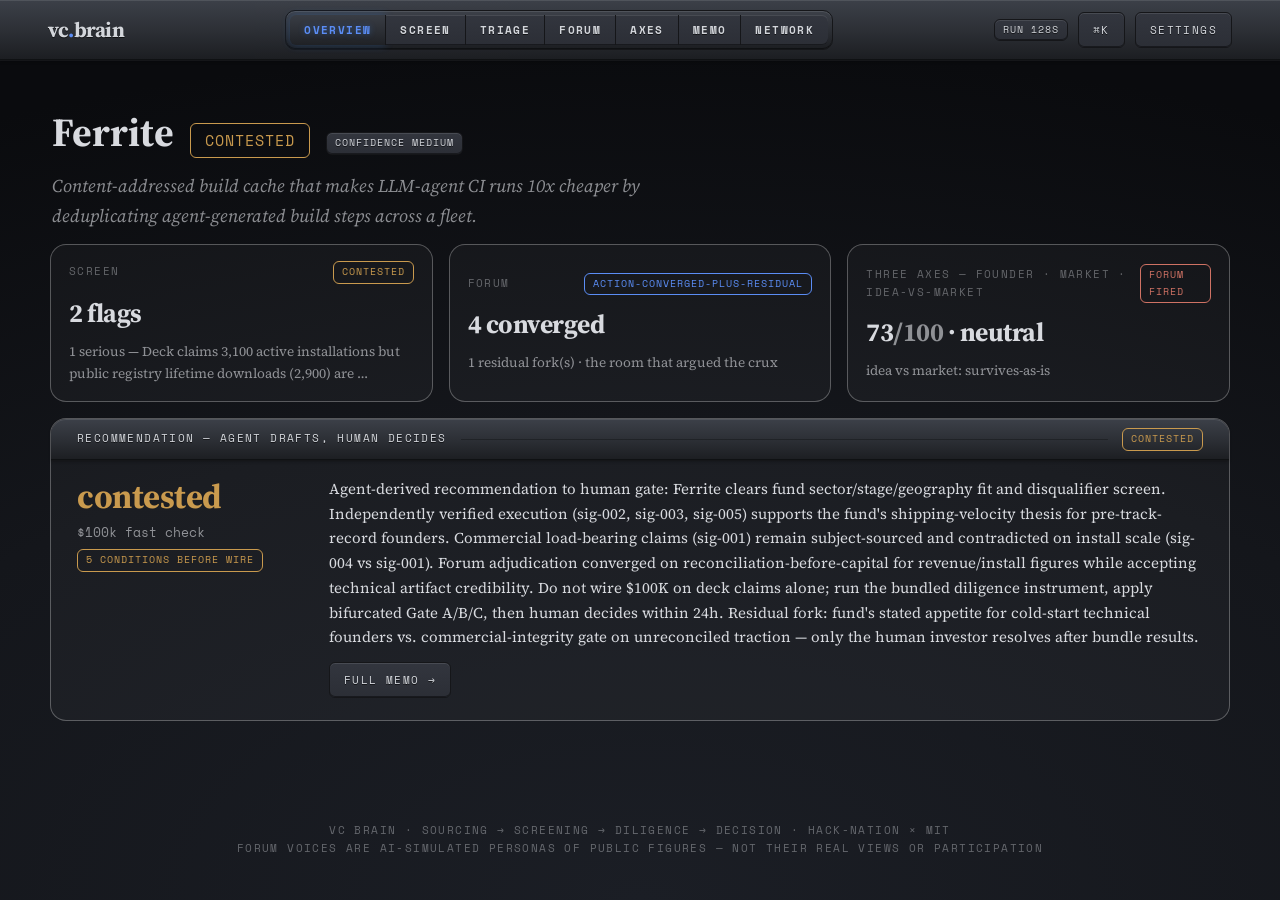
==== experience/index.html @ 517af6b6 "VC Brain — public hackathon submission Curated public export: intelligence pipeline (prompts, schema" ====
<!DOCTYPE html>
<html lang="en">
<head>
  <meta charset="utf-8">
  <title>vc.brain — run viewer</title>
  <meta name="viewport" content="width=device-width,initial-scale=1">
  <link rel="preconnect" href="https://fonts.googleapis.com">
  <link rel="preconnect" href="https://fonts.gstatic.com" crossorigin>
  <link href="https://fonts.googleapis.com/css2?family=Source+Serif+4:ital,opsz,wght@0,8..60,400;0,8..60,600;0,8..60,700;1,8..60,400&family=Space+Mono:wght@400;700&display=swap" rel="stylesheet">
  <link rel="stylesheet" href="skeleton.css">
  <link rel="stylesheet" href="app.css?v=2026-07-21-2">
  <link rel="stylesheet" href="skins/alu.css">
  <link rel="stylesheet" href="skins/glass.css">
  <script>
    // Skin/theme are LOCKED to dark aluminium (operator decision, bead
    // vc-brain-toe.5, 2026-07-21): no switching UI, no localStorage branching.
    // The classes are stamped unconditionally before first paint. Skins CSS
    // stays on disk (decisions ledger references it); glass-driver never mounts.
    document.documentElement.classList.add('skin-alu', 'theme-dark');
  </script>
</head>
<body>

<div class="band-flash" aria-hidden="true"></div>

<header class="topbar" data-skin="bar">
  <a class="brand" href="../" title="vc.brain — what this is">vc<span class="brand-dot">.</span>brain</a>

  <nav class="view-menu" role="tablist" aria-label="Views">
    <button class="sk-btn view-tab" role="tab" data-view="overview" data-skin="chip">overview</button>
    <button class="sk-btn view-tab" role="tab" data-view="screen"   data-skin="chip">screen</button>
    <button class="sk-btn view-tab" role="tab" data-view="triage"   data-skin="chip">triage</button>
    <button class="sk-btn view-tab" role="tab" data-view="forum"    data-skin="chip">forum</button>
    <button class="sk-btn view-tab" role="tab" data-view="axes"     data-skin="chip">axes</button>
    <button class="sk-btn view-tab" role="tab" data-view="memo"     data-skin="chip">memo</button>
    <button class="sk-btn view-tab" role="tab" data-view="network"  data-skin="chip">network</button>
  </nav>

  <div class="topbar-tools">
    <span id="latency-chip" class="sk-chip mono" hidden></span>
    <button id="terminal-btn" class="sk-btn" data-skin="btn"
            aria-label="Open terminal" title="⌘K">⌘K</button>
    <button id="settings-btn" class="sk-btn" data-skin="btn"
            aria-expanded="false" aria-controls="settings">settings</button>
  </div>
</header>

<aside id="settings" class="settings-drawer" hidden>
  <div class="drawer-head card-head">
    <span class="sk-label">settings</span><span class="rule"></span>
    <button id="settings-close" class="sk-btn" aria-label="Close settings">×</button>
  </div>
  <div class="drawer-body">
    <div class="drawer-row">
      <span class="sk-label">run</span>
      <div class="chip-row">
        <span id="run-chip" class="sk-chip mono"></span>
        <button id="replay-btn" class="sk-btn" hidden>replay run</button>
      </div>
    </div>
    <p id="settings-meta" class="sk-label"></p>
  </div>
</aside>

<main id="main">
  <section id="view-overview" class="view">
    <div id="hero"></div>
    <div id="overview-grid"></div>
    <div id="recommendation" class="run-card" hidden></div>
  </section>
  <section id="view-screen" class="view">
    <div id="screen" class="run-card" hidden></div>
  </section>
  <section id="view-triage" class="view">
    <div id="triage" class="run-card" hidden></div>
  </section>
  <section id="view-forum" class="view">
    <div id="forum" class="run-card" hidden></div>
  </section>
  <section id="view-axes" class="view">
    <div id="axes" class="run-card" hidden></div>
  </section>
  <section id="view-memo" class="view">
    <div id="memo" class="run-card" hidden></div>
  </section>
  <section id="view-network" class="view"></section>
  <section id="view-entity" class="view"></section>
  <p id="load-error" class="muted" hidden></p>
</main>

<footer class="site-footer sk-label">
  vc brain · sourcing → screening → diligence → decision · hack-nation × mit
  <br>forum voices are AI-simulated personas of public figures — not their real views or participation
</footer>

<script type="module" src="app.js?v=2026-07-21-2"></script>
</body>
</html>
---- experience/skeleton.css ----
/* ════════════════════════════════════════════════════════════════════════
   VC BRAIN — SKELETON LAYER
   The reveal-0 reference, per the author's private gallery shell contract: page wash +
   thin 1px outline per element + glyph ink. NO material lives here — no
   gradients, no bevels, no engraved shadows. Reactivity is BLUE ONLY
   (hover = blue glow, press/activation = blue glyph). Skins are separate
   layers (skins/*.css + optional driver) scoped under html.skin-* classes;
   with no skin class this file IS the shipped look, byte-identical.
   Source idiom: the author's private gallery system (skeleton layer).
   ═══════════════════════════════════════════════════════════════════════ */

:root {
  --page-bg: #e6e1d8;
  --page-wash: radial-gradient(125% 95% at 50% 0%, #ece9e3 0%, #d3cec5 58%, #bfbab0 100%);
  --ink: #1f1f1f;
  --ink-muted: rgba(31, 31, 31, 0.62);
  --ink-faint: rgba(31, 31, 31, 0.4);
  --line: rgba(0, 0, 0, 0.22);
  --line-soft: rgba(0, 0, 0, 0.11);
  --blue: #2f6df0;
  --blue-glow: rgba(58, 123, 213, 0.38);
  --ok: #3e7d52;
  --warn: #a8742a;
  --bad: #b04a3c;
  --card-bg: rgba(255, 255, 255, 0.28);

  --font-serif: 'Source Serif 4', serif;
  --font-mono: 'Space Mono', monospace;
  --line-height: 1.65;
  --header-spacing: -0.5px;

  /* subscript-button geometry, verbatim gallery tokens */
  --sub-font-size: 11px;
  --sub-letter-spacing: 1.4px;
  --sub-radius: 6px;
  --sub-pad-v: 9px;
  --sub-pad-h: 14px;

  --trans-fast: 0.3s ease;
  --sk-hover-glow: 0 0 8px var(--blue-glow);
  --sk-press-glow: 0 0 10px rgba(58, 123, 213, 0.5);
  --scroll: 0; /* page scroll progress 0..1, driven by app.js for skin motion */
  --col-width: 1180px; /* ONE central column token, all views (plan 23 §B2) */
}

html.theme-dark {
  --page-bg: #0d0e11;
  --page-wash: radial-gradient(125% 95% at 50% 100%, #1b1e25 0%, #14161b 56%, #0a0b0e 100%);
  --ink: #d8dadf;
  --ink-muted: rgba(216, 218, 223, 0.62);
  --ink-faint: rgba(216, 218, 223, 0.4);
  --line: rgba(255, 255, 255, 0.28);
  --line-soft: rgba(255, 255, 255, 0.1);
  --blue: #5b8df5;
  --ok: #5da878;
  --warn: #c99a4e;
  --bad: #cf7264;
  --card-bg: rgba(255, 255, 255, 0.03);
}

* { box-sizing: border-box; }

html, body {
  margin: 0;
  padding: 0;
  overflow-x: clip; /* viewport-bounded; wide content must wrap, never scroll */
}

body {
  background-color: var(--page-bg);
  color: var(--ink);
  font-family: var(--font-serif);
  font-size: 16px;
  line-height: var(--line-height);
  transition: background-color var(--trans-fast), color var(--trans-fast);
}

/* Fixed page wash as a pseudo-element — background-attachment:fixed triggers
   compositor repaint bugs in embedded Chrome panes, this doesn't. */
body::before {
  content: '';
  position: fixed;
  inset: 0;
  z-index: -2;
  background-image: var(--page-wash);
  transition: opacity var(--trans-fast);
}

h1, h2, h3, h4 {
  font-family: var(--font-serif);
  font-weight: 600;
  letter-spacing: var(--header-spacing);
  margin: 0;
}

/* ── skeleton primitives: shape + outline + blue reactivity, nothing else ── */

.sk-panel {
  background: var(--card-bg);
  border: 1px solid var(--line);
  border-radius: var(--sub-radius);
}

.sk-btn {
  font-family: var(--font-mono);
  font-size: var(--sub-font-size);
  letter-spacing: var(--sub-letter-spacing);
  text-transform: uppercase;
  color: var(--ink);
  background: transparent;
  border: 1px solid var(--line);
  border-radius: var(--sub-radius);
  padding: var(--sub-pad-v) var(--sub-pad-h);
  cursor: pointer;
  transition: box-shadow var(--trans-fast), color var(--trans-fast);
}
.sk-btn:hover,
.sk-btn:focus-visible {
  box-shadow: var(--sk-hover-glow);
  outline: none;
}
.sk-btn:active {
  box-shadow: var(--sk-press-glow);
  color: var(--blue);
}
.sk-btn[aria-pressed="true"],
.sk-btn[aria-selected="true"],
.sk-btn.active {
  color: var(--blue);
  border-color: var(--blue);
}

.sk-chip {
  display: inline-block;
  font-family: var(--font-mono);
  font-size: 10px;
  letter-spacing: 1px;
  text-transform: uppercase;
  border: 1px solid var(--line);
  border-radius: var(--sub-radius);
  padding: 2px 8px;
  color: var(--ink-muted);
  max-width: 100%;
  white-space: normal;
  overflow-wrap: anywhere;
  vertical-align: middle;
}
.sk-chip.ok    { color: var(--ok);   border-color: var(--ok); }
.sk-chip.warn  { color: var(--warn); border-color: var(--warn); }
.sk-chip.bad   { color: var(--bad);  border-color: var(--bad); }
.sk-chip.blue  { color: var(--blue); border-color: var(--blue); }

.sk-label {
  font-family: var(--font-mono);
  font-size: var(--sub-font-size);
  letter-spacing: var(--sub-letter-spacing);
  text-transform: uppercase;
  color: var(--ink-faint);
}

.mono { font-family: var(--font-mono); overflow-wrap: anywhere; }
.muted { color: var(--ink-muted); }
---- experience/app.css ----
/* Run-viewer app shell + content layout. STRUCTURE ONLY — material lives in
   skins/*.css scoped under html.skin-*; skeleton.css is the resting look.
   Overflow contract: viewport-bounded — long tokens wrap (overflow-wrap:
   anywhere), flex/grid children get min-width:0. */

body { padding: 0 clamp(16px, 4vw, 48px); }

/* ── topbar: brand · view menu · tools ──────────────────────────────────── */
.topbar {
  position: sticky;
  top: 0;
  z-index: 20;
  display: flex;
  align-items: center;
  justify-content: space-between;
  gap: 14px;
  flex-wrap: wrap;
  margin: 0 clamp(-48px, -4vw, -16px);
  padding: 10px clamp(16px, 4vw, 48px);
  border-bottom: 1px solid var(--line-soft);
  view-transition-name: topbar; /* frozen while views slide (gallery law) */
}
.brand {
  font-family: var(--font-serif);
  font-weight: 700;
  font-size: 21px;
  letter-spacing: var(--header-spacing);
  color: inherit;
  text-decoration: none;
}
.brand-dot { color: var(--blue); }
.topbar-tools { display: flex; align-items: center; gap: 10px; flex-wrap: wrap; justify-content: flex-end; }

/* ── view menu: kleos segmented bar — square hairline-seamed chips in a
   bezel; only outer corners round; active chip goes blue ───────────────── */
.view-menu {
  display: inline-flex;
  flex-wrap: wrap; /* kleos law: the bar wraps, the page never scrolls */
  justify-content: center;
  gap: 0;
  padding: 4px;
  border: 1px solid var(--line);
  border-radius: 10px;
  min-width: 0;
  max-width: 100%;
}
.view-tab {
  border: 0;
  border-left: 1px solid var(--line-soft);
  border-radius: 0;
  padding: 7px 14px;
  font-weight: 600;
}
.view-tab:first-of-type { border-left: 0; border-radius: 6px 0 0 6px; }
.view-tab:last-of-type { border-radius: 0 6px 6px 0; }
.view-tab[aria-selected="true"] {
  border-color: transparent;
  text-shadow: 0 0 6px rgba(58, 123, 213, 0.45);
  box-shadow: 0 0 8px rgba(58, 123, 213, 0.32);
}

/* ── view-state machine: body[data-view-state] swaps sections in place ──── */
.view { display: none; }
body[data-view-state="overview"] #view-overview,
body:not([data-view-state]) #view-overview { display: block; }
body[data-view-state="screen"] #view-screen { display: block; }
body[data-view-state="triage"] #view-triage { display: block; }
body[data-view-state="axes"] #view-axes { display: block; }
body[data-view-state="forum"] #view-forum { display: block; }
body[data-view-state="memo"] #view-memo { display: block; }
body[data-view-state="network"] #view-network { display: block; }
body[data-view-state="entity"] #view-entity { display: block; }

/* Directional slide between views (gallery nav.js / shell.css law) */
@keyframes vt-slide-out-left  { to   { opacity: 0; transform: translateX(-7%); filter: blur(6px); } }
@keyframes vt-slide-in-right  { from { opacity: 0; transform: translateX(7%);  filter: blur(6px); } }
@keyframes vt-slide-out-right { to   { opacity: 0; transform: translateX(7%);  filter: blur(6px); } }
@keyframes vt-slide-in-left   { from { opacity: 0; transform: translateX(-7%); filter: blur(6px); } }
@media (prefers-reduced-motion: no-preference) {
  ::view-transition-old(root), ::view-transition-new(root),
  ::view-transition-group(topbar) {
    animation-duration: 460ms;
    animation-timing-function: cubic-bezier(0.32, 0.72, 0, 1);
  }
  html[data-vt-dir="forward"]::view-transition-old(root) { animation-name: vt-slide-out-left; }
  html[data-vt-dir="forward"]::view-transition-new(root) { animation-name: vt-slide-in-right; }
  html[data-vt-dir="back"]::view-transition-old(root) { animation-name: vt-slide-out-right; }
  html[data-vt-dir="back"]::view-transition-new(root) { animation-name: vt-slide-in-left; }
}

/* ── settings drawer ────────────────────────────────────────────────────── */
.settings-drawer {
  position: fixed;
  top: 64px;
  right: clamp(16px, 4vw, 48px);
  z-index: 30;
  width: min(340px, calc(100vw - 32px));
  border: 1px solid var(--line);
  border-radius: var(--sub-radius);
  background: var(--page-bg);
}
.drawer-head { margin-bottom: 0; }
.drawer-body { padding: 16px 18px; display: flex; flex-direction: column; gap: 14px; }
.drawer-row { display: flex; align-items: center; gap: 12px; flex-wrap: wrap; }
.drawer-row .sk-label { flex: 0 0 64px; }
.chip-row { display: flex; gap: 6px; flex-wrap: wrap; min-width: 0; }
#settings-meta { margin: 0; }
#settings-close { padding: 2px 9px; font-size: 13px; }

/* ── main ───────────────────────────────────────────────────────────────── */
#main {
  max-width: var(--col-width);
  margin: 0 auto;
  padding: 24px 0 60px;
}
.view { min-height: 60vh; }

.run-card {
  position: relative; /* anchors skin ::before/::after rim + specular */
  --card-pad-v: 22px;
  --card-pad-h: 26px;
  border: 1px solid var(--line);
  border-radius: 16px; /* fc145 slab radius; skins may tighten */
  background: var(--card-bg);
  padding: var(--card-pad-v) var(--card-pad-h);
  margin-bottom: 22px;
  transition: opacity 0.55s ease, transform 0.55s ease;
}
.run-card.veiled, .over-card.veiled {
  opacity: 0.08;
  transform: translateY(6px);
  pointer-events: none;
}

/* Card header: structural strip; skins dress it */
.card-head {
  display: flex;
  align-items: baseline;
  gap: 14px;
  margin: calc(-1 * var(--card-pad-v, 22px)) calc(-1 * var(--card-pad-h, 26px)) 16px;
  padding: 9px var(--card-pad-h, 26px);
  border-bottom: 1px solid var(--line-soft);
  border-radius: 15px 15px 0 0;
}
.card-head .sk-label {
  flex: 0 1 auto;
  min-width: 0;
  overflow-wrap: anywhere;
}
.card-head .rule { flex: 1; min-width: 20px; border-top: 1px solid var(--line-soft); align-self: center; }

/* ── hero + overview ────────────────────────────────────────────────────── */
#hero { padding: 14px 2px; }
.hero-row { display: flex; align-items: baseline; gap: 16px; flex-wrap: wrap; }
.hero-name { font-size: 40px; font-weight: 700; overflow-wrap: anywhere; }
.hero-verdict { font-size: 15px; padding: 4px 14px; }
.hero-oneliner { margin: 6px 0 0; font-size: 18px; color: var(--ink-muted); font-style: italic; max-width: 72ch; }
.hero-decision { margin-top: 10px; display: flex; gap: 10px; flex-wrap: wrap; align-items: center; }

#overview-grid {
  display: grid;
  grid-template-columns: repeat(auto-fit, minmax(230px, 1fr));
  gap: 16px;
}
.over-card {
  position: relative; /* anchors skin ::before/::after rim + specular */
  border: 1px solid var(--line);
  border-radius: 16px;
  background: var(--card-bg);
  padding: 16px 18px;
  cursor: pointer;
  text-align: left;
  font: inherit;
  color: inherit;
  min-width: 0;
  transition: box-shadow var(--trans-fast), opacity 0.55s ease, transform 0.55s ease;
}
.over-card:hover, .over-card:focus-visible { box-shadow: var(--sk-hover-glow); outline: none; }
.over-card .ov-head { display: flex; justify-content: space-between; align-items: baseline; gap: 8px; margin-bottom: 8px; }
.over-card .ov-big { font-size: 26px; font-weight: 700; letter-spacing: var(--header-spacing); overflow-wrap: anywhere; }
.over-card p { margin: 6px 0 0; font-size: 13.5px; color: var(--ink-muted); }
.over-card .axis-chips { margin-top: 8px; }

/* ── recommendation: the summarised decision below the overview metrics ── */
#recommendation { margin-top: 16px; }
.rec-row { display: grid; grid-template-columns: minmax(170px, 230px) 1fr; gap: 22px; }
@media (max-width: 900px) { .rec-row { grid-template-columns: 1fr; gap: 12px; } }
.rec-row > * { min-width: 0; }
.rec-call { display: flex; flex-direction: column; align-items: flex-start; gap: 6px; }
.rec-word {
  font-size: 34px;
  font-weight: 700;
  letter-spacing: var(--header-spacing);
  line-height: 1.15;
  overflow-wrap: anywhere;
}
.rec-word.ok { color: var(--ok); }
.rec-word.warn { color: var(--warn); }
.rec-word.bad { color: var(--bad); }
.rec-check { font-size: 13px; }
.rec-body p { margin: 0; font-size: 15px; }
.rec-foot { display: flex; gap: 10px; align-items: center; flex-wrap: wrap; margin-top: 12px; }

/* ── screen ─────────────────────────────────────────────────────────────── */
.flag-list { list-style: none; margin: 10px 0 0; padding: 0; display: flex; flex-direction: column; gap: 10px; }
.flag-list li { border: 1px solid var(--line-soft); border-radius: var(--sub-radius); padding: 10px 14px; display: flex; gap: 12px; align-items: baseline; }
.flag-list .sk-chip { flex: 0 0 auto; }
.flag-list li > span:last-child { min-width: 0; }

/* ── axes ───────────────────────────────────────────────────────────────── */
.axes-grid { display: grid; grid-template-columns: repeat(3, 1fr); gap: 16px; }
@media (max-width: 900px) { .axes-grid { grid-template-columns: 1fr; } }
.axes-grid > * { min-width: 0; }
.axis {
  border: 1px solid var(--line-soft);
  border-radius: var(--sub-radius);
  padding: 16px 18px;
  display: flex;
  flex-direction: column;
  gap: 10px;
}
.axis-head { display: flex; align-items: baseline; justify-content: space-between; gap: 8px; flex-wrap: wrap; }
.axis-value { font-size: 34px; font-weight: 700; letter-spacing: var(--header-spacing); }
.axis-value .of { font-size: 14px; font-weight: 400; color: var(--ink-faint); }
.axis-word { font-size: 24px; overflow-wrap: anywhere; }
.axis-chips { display: flex; gap: 6px; flex-wrap: wrap; }
.axis-notes { font-size: 13.5px; color: var(--ink-muted); margin: 0; }

.band-track {
  position: relative;
  height: 10px;
  border: 1px solid var(--line);
  border-radius: 5px;
}
.band-range { position: absolute; top: 1px; bottom: 1px; background: var(--blue-glow); border-radius: 3px; }
.band-marker { position: absolute; top: -4px; bottom: -4px; width: 2px; background: var(--blue); box-shadow: var(--sk-hover-glow); }
.band-scale { display: flex; justify-content: space-between; font-family: var(--font-mono); font-size: 9px; color: var(--ink-faint); }
.disagreement { border-top: 1px solid var(--line-soft); margin-top: 16px; padding-top: 14px; }
.poles { display: grid; grid-template-columns: 1fr 1fr; gap: 14px; margin-top: 10px; }
@media (max-width: 900px) { .poles { grid-template-columns: 1fr; } }
.poles > * { min-width: 0; }
.pole { border: 1px solid var(--line-soft); border-radius: var(--sub-radius); padding: 12px 14px; font-size: 14px; }
.routed { columns: 2; column-gap: 28px; font-size: 14px; margin: 8px 0 0; padding-left: 18px; }
@media (max-width: 900px) { .routed { columns: 1; } }

/* ── forum ──────────────────────────────────────────────────────────────── */
.tab-row { display: flex; gap: 8px; flex-wrap: wrap; margin-bottom: 16px; }
.turn { display: flex; gap: 14px; padding: 12px 0; border-top: 1px solid var(--line-soft); }
.turn-side { flex: 0 0 96px; display: flex; flex-direction: column; gap: 4px; align-items: flex-start; }
.turn > div:last-child { min-width: 0; }
.turn-n { font-family: var(--font-mono); font-size: 10px; color: var(--ink-faint); }
.turn-claim { margin: 0; font-size: 15px; }
.turn-meta { margin-top: 6px; display: flex; gap: 6px; flex-wrap: wrap; }
.speaker-bull { color: var(--blue); border-color: var(--blue); }
.speaker-bear { color: var(--bad); border-color: var(--bad); }
.speaker-moderator { color: var(--ink-muted); }
.adj-list { list-style: none; padding: 0; margin: 8px 0 0; display: flex; flex-direction: column; gap: 8px; }
.adj-list li { display: flex; gap: 12px; align-items: baseline; border: 1px solid var(--line-soft); border-radius: var(--sub-radius); padding: 10px 14px; font-size: 14.5px; flex-wrap: wrap; }
.adj-list li > span:last-child { min-width: 0; }

/* Forum hierarchy (bead vc-brain-toe.7): adjudication leads; interviews and
   the debate transcript collapse into native details/summary sections. */
.forum-adj { margin-top: 4px; }
.forum-collapse { border-top: 1px solid var(--line-soft); margin-top: 14px; padding-top: 12px; }
.forum-collapse > summary {
  cursor: pointer;
  list-style: none;
  display: flex;
  align-items: center;
  gap: 8px;
}
.forum-collapse > summary::-webkit-details-marker { display: none; }
.forum-collapse > summary::before {
  content: '▸';
  color: var(--ink-faint);
  font-size: 11px;
}
.forum-collapse[open] > summary::before { content: '▾'; }
.forum-collapse > summary:hover { color: var(--blue); }
.forum-collapse-body { margin-top: 12px; }

/* ── memo ───────────────────────────────────────────────────────────────── */
.memo-body h3 { font-size: 15px; margin: 22px 0 6px; }
.memo-body h3 .sk-label { margin-right: 8px; }
.memo-section p { margin: 8px 0; font-size: 15px; }
.claims-grid { display: grid; grid-template-columns: 1fr 1fr; gap: 12px; margin-top: 10px; }
@media (max-width: 900px) { .claims-grid { grid-template-columns: 1fr; } }
.claims-grid > * { min-width: 0; }
.claim-card { border: 1px solid var(--line-soft); border-radius: var(--sub-radius); padding: 12px 14px; font-size: 14px; transition: box-shadow 0.4s ease; }
.claim-card.flash { box-shadow: var(--sk-press-glow); border-color: var(--blue); }
.claim-head { display: flex; gap: 6px; flex-wrap: wrap; margin-bottom: 6px; }
.claim-quote { margin: 8px 0 0; padding: 6px 10px; border-left: 2px solid var(--line); font-family: var(--font-mono); font-size: 11.5px; color: var(--ink-muted); overflow-wrap: break-word; }
.gap-list, .dil-list { list-style: none; padding: 0; margin: 8px 0 0; display: flex; flex-direction: column; gap: 6px; font-size: 14px; }
.gap-list li, .dil-list li { display: flex; gap: 10px; align-items: baseline; }
.gap-list li > span:last-child, .dil-list li > span:last-child { min-width: 0; }
.decision-box {
  --card-pad-v: 16px;
  --card-pad-h: 18px;
  border: 1px solid var(--line);
  border-radius: var(--sub-radius);
  padding: var(--card-pad-v) var(--card-pad-h);
  margin-top: 18px;
}
.decision-box .amount { font-size: 26px; font-weight: 700; }

/* inline refs & tags produced by md.js — wrap, never overflow */
.ref {
  font-family: var(--font-mono);
  font-size: 10px;
  letter-spacing: 0.5px;
  border: 1px solid var(--line);
  border-radius: 4px;
  padding: 0 5px;
  color: var(--ink-muted);
  cursor: pointer;
  max-width: 100%;
  white-space: normal;
  overflow-wrap: anywhere;
  transition: box-shadow var(--trans-fast), color var(--trans-fast);
}
.ref:hover { box-shadow: var(--sk-hover-glow); color: var(--blue); }
.ref.conf-high { color: var(--ok); border-color: var(--ok); cursor: default; }
.ref.conf-medium { color: var(--warn); border-color: var(--warn); cursor: default; }
.ref.conf-low { color: var(--bad); border-color: var(--bad); cursor: default; }
.ref.plain { cursor: default; }

code.mono { overflow-wrap: anywhere; }

.site-footer { text-align: center; padding: 18px 0 26px; }

#load-error { font-family: var(--font-mono); font-size: 13px; }

/* ── terminal palette: ⌘K overlay — input · ranked rows · key legend ────── */
#palette {
  position: fixed;
  inset: 0;
  z-index: 40;
  background: rgba(0, 0, 0, 0.18);
  display: flex;
  justify-content: center;
  align-items: flex-start;
  padding: 14vh 16px 0;
}
#palette[hidden] { display: none; } /* display:flex above would defeat [hidden] */
.sk-chip[hidden] { display: none; } /* skeleton's inline-block would defeat [hidden] (#latency-chip) */
.palette-box {
  width: min(680px, 100%);
  max-height: 64vh;
  display: flex;
  flex-direction: column;
  overflow: hidden;
  background: var(--page-bg);
}
.palette-input-row {
  display: flex;
  gap: 10px;
  align-items: center;
  padding: 12px 16px;
  border-bottom: 1px solid var(--line-soft);
}
#palette-input {
  flex: 1;
  min-width: 0;
  background: transparent;
  border: 0;
  outline: none;
  color: var(--ink);
  font-family: var(--font-mono);
  font-size: 15px;
  letter-spacing: 0.5px;
}
#palette-results { overflow-y: auto; }
.palette-row {
  display: flex;
  gap: 10px;
  align-items: baseline;
  padding: 9px 16px;
  border-top: 1px solid var(--line-soft);
  cursor: pointer;
}
.palette-row:first-child { border-top: 0; }
.palette-row.sel { box-shadow: inset 2px 0 0 var(--blue); background: var(--card-bg); }
.palette-row .sk-chip { flex: 0 0 auto; }
.palette-name { font-weight: 600; overflow-wrap: anywhere; }
.palette-sub {
  flex: 1;
  min-width: 0;
  color: var(--ink-muted);
  font-size: 12.5px;
  white-space: nowrap;
  overflow: hidden;
  text-overflow: ellipsis;
}
.palette-fn { color: var(--blue); font-size: 11px; letter-spacing: 1px; flex: 0 0 auto; }
.palette-foot { padding: 8px 16px; border-top: 1px solid var(--line-soft); }
.palette-empty { padding: 14px 16px; }

/* agent transcript (dual-register fall-through, vc-brain-gg8) */
#agent-panel {
  border-top: 1px solid var(--line-soft);
  overflow-y: auto;
  max-height: 34vh;
  padding: 4px 0;
}
#agent-panel[hidden] { display: none; }
.agent-turn {
  display: flex;
  gap: 10px;
  align-items: baseline;
  padding: 6px 16px;
  font-size: 13.5px;
  line-height: 1.55;
}
.agent-turn .sk-label { flex: 0 0 44px; }
.agent-you span:last-child { color: var(--ink-muted); }
.agent-status span:last-child { color: var(--ink-muted); font-style: italic; }
.agent-clarify span:last-child { color: var(--blue); }
.agent-error span:last-child { color: var(--ink-muted); }
.agent-cmd .sk-chip { cursor: pointer; }

/* ── entity pages: person / forum / signal / doc ────────────────────────── */
.entity-head { padding: 14px 2px; }
button.sk-chip { cursor: pointer; background: transparent; font-family: var(--font-mono); }
button.sk-chip:hover, button.sk-chip:focus-visible { box-shadow: var(--sk-hover-glow); outline: none; }
.roster-grid {
  display: grid;
  grid-template-columns: repeat(auto-fit, minmax(220px, 1fr));
  gap: 14px;
}
.roster-name { font-size: 20px; font-weight: 700; letter-spacing: var(--header-spacing); overflow-wrap: anywhere; }

/* ── network: hand-rolled force graph — structure + skeleton ink only ───── */
.net-legend { display: flex; gap: 8px; flex-wrap: wrap; align-items: center; margin-bottom: 10px; }
#net-signals { padding: 2px 9px; font-size: 10px; }
#net-svg {
  width: 100%;
  height: min(70vh, 720px);
  display: block;
  touch-action: pan-y; /* background touch still scrolls the page vertically */
  cursor: grab;
  border: 1px solid var(--line-soft);
  border-radius: var(--sub-radius);
  /* bead vc-brain-t04: a node drag must not start a text selection (blue
     flash on the SVG labels / page). The surface is non-selectable. */
  user-select: none;
  -webkit-user-select: none;
}
#net-svg text { user-select: none; -webkit-user-select: none; }
.net-node { touch-action: none; } /* node drags stay with the pointer handler */
#net-svg:active { cursor: grabbing; }
.net-edge { stroke: var(--line); stroke-width: 1; }
.net-e-attends { stroke-width: 1.4; }
.net-e-suggested { stroke-dasharray: 4 4; }
.net-e-cites { stroke: var(--line-soft); }
.net-node circle {
  fill: var(--card-bg);
  stroke: var(--ink-muted);
  stroke-width: 1.2;
  cursor: pointer;
  transition: filter var(--trans-fast);
}
.net-forum circle { stroke: var(--ok); }
.net-person circle { stroke: var(--blue); }
.net-suggested circle { stroke: var(--warn); stroke-dasharray: 3 2; }
.net-signal circle { stroke: var(--ink-faint); }
.net-node text {
  font-family: var(--font-mono);
  font-size: 10px;
  letter-spacing: 0.5px;
  fill: var(--ink-muted);
  text-anchor: middle;
  pointer-events: none;
}
.net-node:hover circle { stroke: var(--blue); filter: drop-shadow(0 0 6px var(--blue-glow)); }
.net-node.focus circle { stroke: var(--blue); stroke-width: 2; filter: drop-shadow(0 0 8px var(--blue-glow)); }
---- experience/skins/alu.css ----
/* ════════════════════════════════════════════════════════════════════════
   SKIN: ALUMINIUM (flat-CSS path) — scoped under html.skin-alu, inert
   otherwise. The gallery machining law: ONE base colour per material +
   per-theme params derive every gradient stop via hsl(from …).
   Buttons idle ±1.5 L, hover +5.5/+2.5, active −3.5/−6.5; plates are
   3-stop domes ±relief; border = base − border-darken; inset highlight
   above / depth below. Values verbatim from the author's private gallery shell.
   ═══════════════════════════════════════════════════════════════════════ */

html.skin-alu {
  --mat-relief: 12;
  --mat-highlight: 0.85;
  --mat-depth: 0.28;
  --mat-border-darken: 24;
  --plate-base: #c8c8c8;
  --btn-metal-base: #d0d0ce;
  --engrave-ink: #1f1f1f;
  --engrave-shadow: 0 1px 0 rgba(255, 255, 255, 0.55);
}
html.skin-alu.theme-dark {
  --mat-relief: 7;
  --mat-highlight: 0.1;
  --mat-depth: 0.45;
  --mat-border-darken: 10;
  --plate-base: #2c2f35;
  --btn-metal-base: #2f323a;
  --engrave-ink: #d3d6db;
  --engrave-shadow: 0 1px 0 rgba(0, 0, 0, 0.6);
}
html.skin-alu {
  --plate-top: hsl(from var(--plate-base) h s calc(l + var(--mat-relief)));
  --plate-mid: var(--plate-base);
  --plate-bot: hsl(from var(--plate-base) h s calc(l - var(--mat-relief)));
  --plate-border: hsl(from var(--plate-base) h s calc(l - var(--mat-border-darken)));
  --plate-inset:
    inset 0 1px 0 rgba(255, 255, 255, var(--mat-highlight)),
    inset 0 -1px 0 rgba(0, 0, 0, var(--mat-depth));
  --btn-top: hsl(from var(--btn-metal-base) h s calc(l + 1.5));
  --btn-bot: hsl(from var(--btn-metal-base) h s calc(l - 1.5));
  --btn-top-hover: hsl(from var(--btn-metal-base) h s calc(l + 5.5));
  --btn-bot-hover: hsl(from var(--btn-metal-base) h s calc(l + 2.5));
  --btn-top-active: hsl(from var(--btn-metal-base) h s calc(l - 3.5));
  --btn-bot-active: hsl(from var(--btn-metal-base) h s calc(l - 6.5));
  --groove-top: hsl(from var(--plate-base) h s calc(l - 10));
  --groove-bot: hsl(from var(--plate-base) h s calc(l + 5));
}

/* Plates: topbar, card headers, settings drawer head */
html.skin-alu .topbar,
html.skin-alu .card-head,
html.skin-alu .drawer-head {
  background: linear-gradient(180deg, var(--plate-top) 0%, var(--plate-mid) 52%, var(--plate-bot) 100%);
  border-color: var(--plate-border);
  box-shadow: var(--plate-inset), 0 1px 3px rgba(0, 0, 0, calc(var(--mat-depth) * 0.5));
}
html.skin-alu .brand,
html.skin-alu .card-head .sk-label,
html.skin-alu .drawer-head .sk-label {
  color: var(--engrave-ink);
  text-shadow: var(--engrave-shadow);
}
html.skin-alu .brand-dot { text-shadow: none; }
html.skin-alu .card-head .rule { border-color: var(--plate-border); opacity: 0.5; }

/* Machined caps: buttons, neutral chips, menu bezel chips */
html.skin-alu .sk-btn {
  color: var(--engrave-ink);
  text-shadow: var(--engrave-shadow);
  background: linear-gradient(180deg, var(--btn-top), var(--btn-bot));
  border-color: var(--plate-border);
  box-shadow: var(--plate-inset);
}
html.skin-alu .sk-btn:hover,
html.skin-alu .sk-btn:focus-visible {
  background: linear-gradient(180deg, var(--btn-top-hover), var(--btn-bot-hover));
  box-shadow: var(--plate-inset), var(--sk-hover-glow);
}
html.skin-alu .sk-btn:active {
  background: linear-gradient(180deg, var(--btn-top-active), var(--btn-bot-active));
  box-shadow: var(--plate-inset), var(--sk-press-glow);
  color: var(--blue);
  text-shadow: none;
}
/* Kleos law: the ACTIVE chip plate vanishes — bar metal shows through,
   glyph goes press-blue with an aqua bloom. */
html.skin-alu .sk-btn[aria-pressed="true"],
html.skin-alu .sk-btn[aria-selected="true"],
html.skin-alu .sk-btn.active {
  background: transparent;
  color: var(--blue);
  text-shadow: 0 0 6px rgba(58, 123, 213, 0.45);
  box-shadow: 0 0 8px rgba(58, 123, 213, 0.32);
}
html.skin-alu .sk-chip:not(.ok):not(.warn):not(.bad):not(.blue):not(.speaker-bull):not(.speaker-bear):not(.speaker-moderator) {
  color: var(--engrave-ink);
  text-shadow: var(--engrave-shadow);
  background: linear-gradient(180deg, var(--btn-top), var(--btn-bot));
  border-color: var(--plate-border);
  box-shadow: var(--plate-inset);
}

/* Menu bezel (kleos bar): aluminium trough holding the view chips */
html.skin-alu .view-menu {
  background: linear-gradient(180deg, var(--plate-top) 0%, var(--plate-mid) 52%, var(--plate-bot) 100%);
  border-color: var(--plate-border);
  box-shadow: var(--plate-inset);
}

/* Band track: machined groove */
html.skin-alu .band-track {
  border-color: var(--plate-border);
  background: linear-gradient(180deg, var(--groove-top), var(--groove-bot));
  box-shadow: inset 0 1px 2px rgba(0, 0, 0, var(--mat-depth));
}
---- experience/skins/glass.css ----
/* ════════════════════════════════════════════════════════════════════════
   SKIN: MELT DICHRO GLASS — scoped under html.skin-glass, inert otherwise.
   Ported from farm variant fc145-melt-dichro-blue.frag; every constant
   below is derived from the shader: cyanGround #0d4d70/#051733, inkWhite
   #e8f2fa/#7abdf5, page #0a4266/#030f26, dichro ramp #0a3861→#1f7a9e→
   #dbedf7 (dark #03122e→#146bc7→#9ed1ff), hatch pitch 6.5px @120°,
   contour period 182px, melt 9px/s, band σ=26px, accent #2f6df0/#6fa4ff.

   Two tiers, per the mounting precedent:
   · this file = flat-CSS glass (always-on dressing + WebGL fallback)
   · glass-driver.js paints chrome plates on a fixed canvas and stamps
     html.glass-live on WebGL2 success — rules scoped under .glass-live
     make those plates transparent so the shader shows through.
   ═══════════════════════════════════════════════════════════════════════ */

html.skin-glass {
  /* the fc145 world is blue in both themes — light = cyanotype day */
  --page-bg: #0a4266;
  --page-wash: linear-gradient(160deg, #11557d 0%, #0a4266 34%, #3a7396 62%, #0a4266 86%, #083a5a 100%);
  --ink: #e8f2fa;
  --ink-muted: rgba(232, 242, 250, 0.66);
  --ink-faint: rgba(232, 242, 250, 0.42);
  --line: rgba(232, 242, 250, 0.35);
  --line-soft: rgba(232, 242, 250, 0.16);
  --blue: #9ec4ff;
  --accent: #2f6df0;
  --ok: #8fd8ab;
  --warn: #ffd27f;
  --bad: #ff9d8a;
  --card-bg: rgba(13, 77, 112, 0.58);

  --glass-ink: rgba(232, 242, 250, 1);
  --glass-hatch: rgba(232, 242, 250, 0.35);
  --glass-contour: rgba(232, 242, 250, 0.30);
  --glass-bevel-hi: rgba(219, 237, 247, 0.85);
  --glass-bevel-lo: rgba(10, 56, 97, 0.70);
  --glass-hairline: rgba(31, 122, 158, 0.55);
  --dichro-lo: #0a3861;
  --dichro-mid: #1f7a9e;
  --dichro-hi: #dbedf7;
  --flash: rgba(240, 247, 255, 0.55);

  /* TUNABLE (house rule): first-pass values derived from the shader
     constants; the operator fine-tunes visually, don't bikeshed. */
  --glass-hatch-pitch: 6.5px;   /* stripe period, |k|=0.483 rad/px */
  --glass-hatch-angle: 120deg;  /* wave-vector axis */
  --glass-contour-period: 182px;
  --glass-melt-duration: 40.4s; /* 9px/s over the 364px = lcm(182, 6.5) loop */
}
html.skin-glass.theme-dark {
  --page-bg: #030f26;
  --page-wash: linear-gradient(160deg, #0a1c3a 0%, #030f26 40%, #0d2547 66%, #030f26 100%);
  --ink: #cfe6fb;
  --ink-muted: rgba(207, 230, 251, 0.62);
  --ink-faint: rgba(207, 230, 251, 0.4);
  --line: rgba(122, 189, 245, 0.35);
  --line-soft: rgba(122, 189, 245, 0.15);
  --blue: #9ec4ff;
  --accent: #6fa4ff;
  --card-bg: rgba(5, 23, 51, 0.62);
  --glass-hatch: rgba(122, 189, 245, 0.30);
  --glass-contour: rgba(122, 189, 245, 0.25);
  --glass-bevel-hi: rgba(158, 209, 255, 0.5);
  --glass-bevel-lo: rgba(3, 18, 46, 0.85);
  --glass-hairline: rgba(20, 107, 199, 0.6);
  --dichro-lo: #03122e;
  --dichro-mid: #146bc7;
  --dichro-hi: #9ed1ff;
  --flash: rgba(179, 224, 255, 0.55);
}

/* ── etched glass panel recipe (fc145 constants) ─────────────────────────
   Full etch on chrome; content cards mute the hatch (CONTRACT legibility
   law: text-bearing faces keep low-frequency treatment). */
html.skin-glass .topbar,
html.skin-glass .settings-drawer,
html.skin-glass .run-card,
html.skin-glass .over-card {
  /* positioning is structural (app.css): sticky topbar, fixed drawer,
     relative cards — the skin must not override it */
  background-color: var(--card-bg);
  background-image:
    repeating-linear-gradient(180deg,
      transparent 0 calc(var(--glass-contour-period) * 0.39),
      var(--glass-contour) calc(var(--glass-contour-period) * 0.5),
      transparent calc(var(--glass-contour-period) * 0.61),
      transparent var(--glass-contour-period)),
    repeating-linear-gradient(var(--glass-hatch-angle),
      transparent 0 calc(var(--glass-hatch-pitch) * 0.32),
      var(--glass-hatch) calc(var(--glass-hatch-pitch) * 0.43) calc(var(--glass-hatch-pitch) * 0.57),
      transparent calc(var(--glass-hatch-pitch) * 0.68) var(--glass-hatch-pitch));
  backdrop-filter: blur(6px) saturate(130%);
  -webkit-backdrop-filter: blur(6px) saturate(130%);
  border: 0;
  box-shadow:
    inset 0 1px 0 var(--glass-bevel-hi),
    inset 1px 0 0 color-mix(in srgb, var(--glass-bevel-hi) 40%, transparent),
    inset 0 -1px 0 var(--glass-bevel-lo),
    inset -1px 0 0 color-mix(in srgb, var(--glass-bevel-lo) 55%, transparent),
    0 0 0 1px var(--glass-hairline);
  animation: glass-melt var(--glass-melt-duration) linear infinite;
}
html.skin-glass .run-card,
html.skin-glass .over-card {
  --glass-hatch: rgba(232, 242, 250, 0.12);   /* calm face for prose */
  --glass-contour: rgba(232, 242, 250, 0.10);
}
html.skin-glass.theme-dark .run-card,
html.skin-glass.theme-dark .over-card {
  --glass-hatch: rgba(122, 189, 245, 0.10);
  --glass-contour: rgba(122, 189, 245, 0.09);
}
@keyframes glass-melt {
  to { background-position: 0 364px, 0 364px; }
}

/* Dichroic rim — conic ring rotating ~648° across a full page scroll
   (uScroll * 1.8 film cycles), masked to a 1.5px border band. */
html.skin-glass .run-card::before,
html.skin-glass .topbar::before,
html.skin-glass .over-card::before,
html.skin-glass .settings-drawer::before {
  content: '';
  position: absolute;
  inset: 0;
  border-radius: inherit;
  padding: 1.5px;
  background: conic-gradient(from calc(210deg + var(--scroll, 0) * 648deg),
    var(--dichro-lo), var(--dichro-mid) 22%, var(--dichro-hi) 47%,
    var(--dichro-mid) 62%, var(--dichro-lo) 78%, var(--dichro-hi) 90%, var(--dichro-lo));
  -webkit-mask: linear-gradient(#000 0 0) content-box, linear-gradient(#000 0 0);
  -webkit-mask-composite: xor;
  mask: linear-gradient(#000 0 0) content-box, linear-gradient(#000 0 0);
  mask-composite: exclude;
  pointer-events: none;
  opacity: 0.8;
}

/* Specular sweep */
html.skin-glass .run-card::after,
html.skin-glass .topbar::after,
html.skin-glass .over-card::after {
  content: '';
  position: absolute;
  inset: 0;
  border-radius: inherit;
  pointer-events: none;
  background: radial-gradient(120% 90% at 50% -30%, rgba(240, 247, 255, 0.30),
    rgba(240, 247, 255, 0.06) 45%, transparent 70%);
  mix-blend-mode: screen;
}

/* Page-level band flash: σ=26px gaussian → ~104px visible band riding
   scroll. ARCHIVAL response only — the shell-era law parks the band
   (scroll must never translate light); see skins/glass-driver.js. */
html.skin-glass[data-vcb-response="archival"] .band-flash {
  display: block;
  position: fixed;
  left: 0; right: 0; top: 0;
  height: 104px;
  pointer-events: none;
  z-index: 3;
  background: linear-gradient(180deg, transparent, var(--flash), transparent);
  mix-blend-mode: screen;
  opacity: 0.5;
  transform: translateY(calc(-120px + var(--scroll, 0) * (100vh + 240px)));
}
.band-flash { display: none; }

/* Buttons & chips: small glass caps; ACTIVE = 68% accent mix (s.state law) */
html.skin-glass .sk-btn {
  color: var(--ink);
  background-color: color-mix(in srgb, var(--card-bg) 80%, transparent);
  background-image: repeating-linear-gradient(var(--glass-hatch-angle),
    transparent 0 calc(var(--glass-hatch-pitch) * 0.32),
    var(--glass-hatch) calc(var(--glass-hatch-pitch) * 0.43) calc(var(--glass-hatch-pitch) * 0.57),
    transparent calc(var(--glass-hatch-pitch) * 0.68) var(--glass-hatch-pitch));
  border: 0;
  box-shadow:
    inset 0 1px 0 var(--glass-bevel-hi),
    inset 0 -1px 0 var(--glass-bevel-lo),
    0 0 0 1px var(--glass-hairline);
}
html.skin-glass .sk-btn:hover,
html.skin-glass .sk-btn:focus-visible {
  box-shadow:
    inset 0 1px 0 var(--glass-bevel-hi),
    inset 0 -1px 0 var(--glass-bevel-lo),
    0 0 0 1px var(--glass-hairline),
    var(--sk-hover-glow);
}
html.skin-glass .sk-btn:active,
html.skin-glass .sk-btn[aria-pressed="true"],
html.skin-glass .sk-btn[aria-selected="true"],
html.skin-glass .sk-btn.active {
  color: #fff;
  background-color: color-mix(in srgb, var(--accent) 68%, var(--card-bg));
  background-image: none;
}
/* Menu bezel: a glass rail holding the view chips */
html.skin-glass .view-menu {
  background-color: color-mix(in srgb, var(--card-bg) 70%, transparent);
  border: 0;
  box-shadow: inset 0 1px 2px var(--glass-bevel-lo), 0 0 0 1px var(--glass-hairline);
}

/* Structural strips inherit glass tone, not plates of their own */
html.skin-glass .card-head { background: transparent; border-color: var(--line-soft); }
html.skin-glass .band-track {
  border-color: var(--glass-hairline);
  background: rgba(3, 24, 42, 0.5);
  box-shadow: inset 0 1px 2px var(--glass-bevel-lo);
}
html.skin-glass .band-marker { background: var(--accent); }
html.skin-glass .band-range { background: color-mix(in srgb, var(--accent) 45%, transparent); }

/* ── glass-live: the WebGL driver paints chrome plates on the canvas —
   their CSS dressing steps aside so the shader shows through. Text stays
   DOM, above the canvas. (Precedent: body.footer-metal transparency.) ── */
html.skin-glass.glass-live body::before { opacity: 0; }
html.skin-glass.glass-live .topbar {
  background: transparent;
  animation: none;
  backdrop-filter: none;
  -webkit-backdrop-filter: none;
  box-shadow: none;
}
html.skin-glass.glass-live .topbar::before,
html.skin-glass.glass-live .topbar::after { display: none; }
/* The settings drawer floats ABOVE content — the background canvas cannot
   dress it, so it keeps its CSS frosted glass (real backdrop blur). */
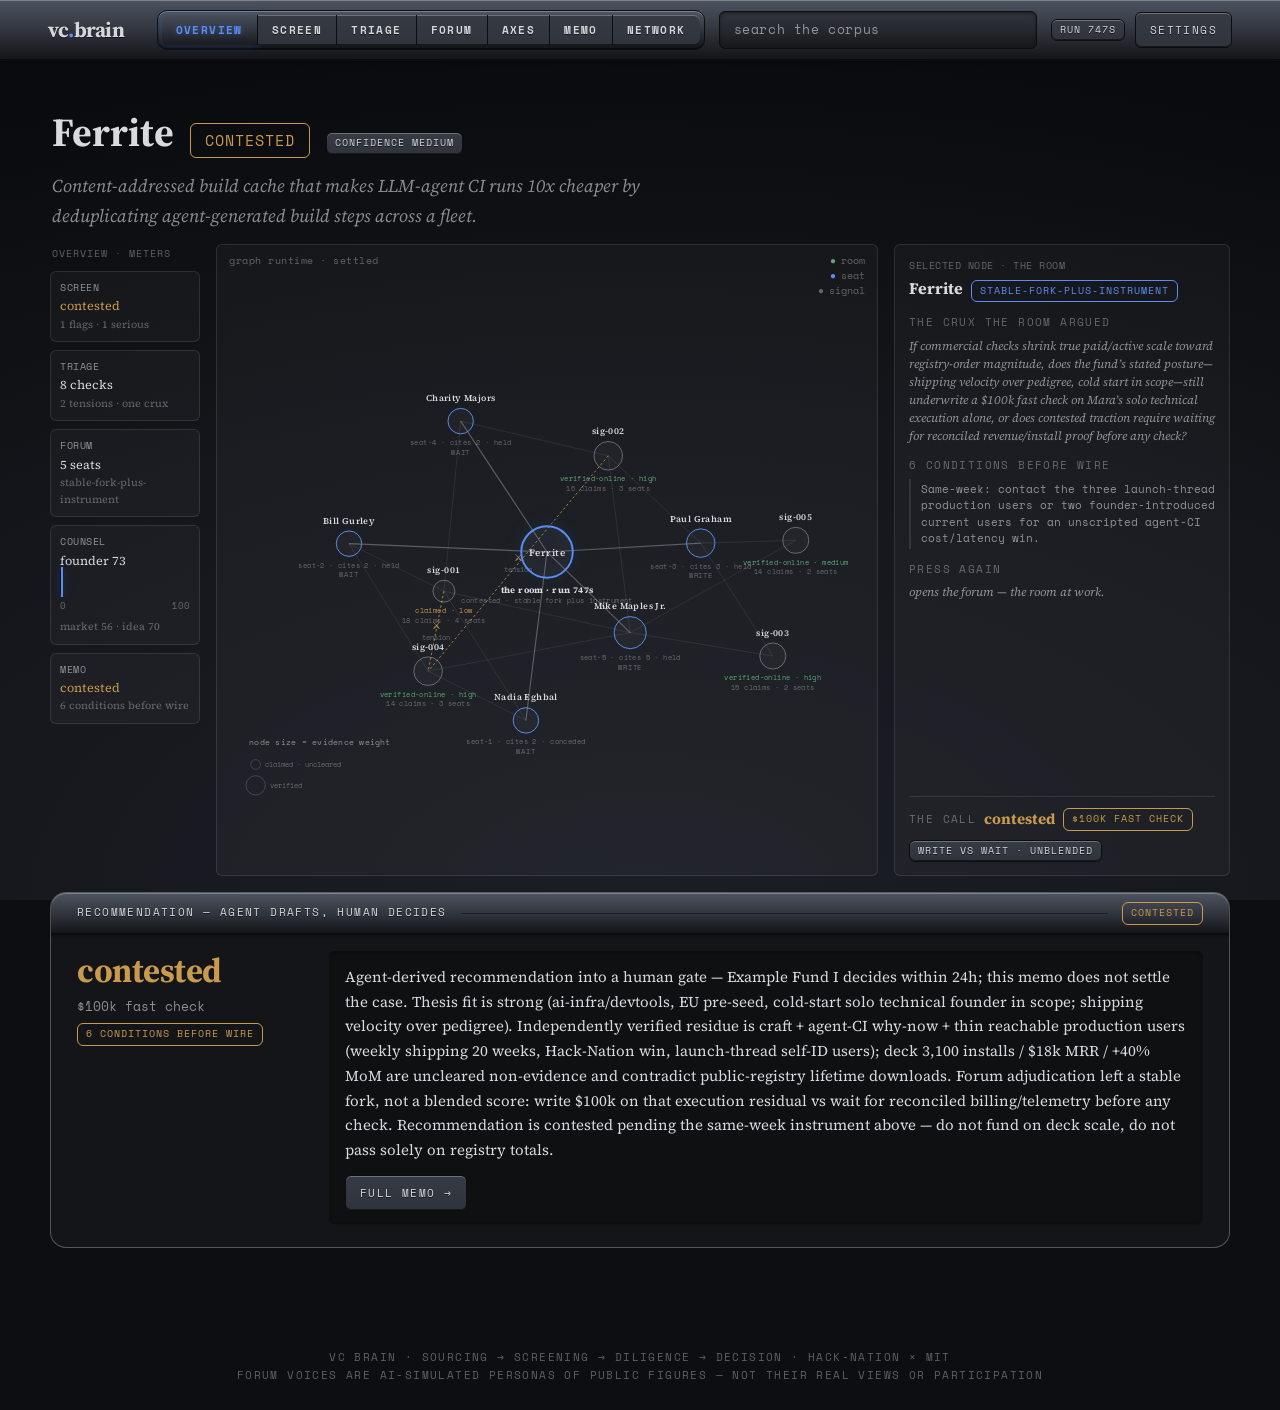
==== commit c4880d80: "Viewer uplift: port current-generation surfaces from the design lane Landing hub (corpus graph first" ====
--- a/experience/index.html
+++ b/experience/index.html
@@ -8,7 +8,7 @@
   <link rel="preconnect" href="https://fonts.gstatic.com" crossorigin>
   <link href="https://fonts.googleapis.com/css2?family=Source+Serif+4:ital,opsz,wght@0,8..60,400;0,8..60,600;0,8..60,700;1,8..60,400&family=Space+Mono:wght@400;700&display=swap" rel="stylesheet">
   <link rel="stylesheet" href="skeleton.css">
-  <link rel="stylesheet" href="app.css?v=2026-07-21-2">
+  <link rel="stylesheet" href="app.css?v=2026-07-21-12">
   <link rel="stylesheet" href="skins/alu.css">
   <link rel="stylesheet" href="skins/glass.css">
   <script>
@@ -23,8 +23,9 @@
 
 <div class="band-flash" aria-hidden="true"></div>
 
-<header class="topbar" data-skin="bar">
-  <a class="brand" href="../" title="vc.brain — what this is">vc<span class="brand-dot">.</span>brain</a>
+<header class="topbar" data-skin="bar" data-search-placement="center">
+  <a class="brand graph-door" href="?view=network&amp;net=corpus"
+     title="vc.brain — back to the run graph">vc<span class="brand-dot">.</span>brain</a>
 
   <nav class="view-menu" role="tablist" aria-label="Views">
     <button class="sk-btn view-tab" role="tab" data-view="overview" data-skin="chip">overview</button>
@@ -36,10 +37,17 @@
     <button class="sk-btn view-tab" role="tab" data-view="network"  data-skin="chip">network</button>
   </nav>
 
+  <!-- Visible search bar (bead vc-brain-toe.10): a door onto the one search
+       surface — click opens the full palette; ⌘K and / still open it too.
+       The bar is a trough, not painted metal (taste-037). Placement is set by
+       data-search-placement on the header: center (default) · tools · brand. -->
+  <button id="search-bar" class="search-bar" aria-label="Search the corpus"
+          title="Search — the terminal also opens with ⌘K or /">
+    <span class="search-word">search the corpus</span>
+  </button>
+
   <div class="topbar-tools">
     <span id="latency-chip" class="sk-chip mono" hidden></span>
-    <button id="terminal-btn" class="sk-btn" data-skin="btn"
-            aria-label="Open terminal" title="⌘K">⌘K</button>
     <button id="settings-btn" class="sk-btn" data-skin="btn"
             aria-expanded="false" aria-controls="settings">settings</button>
   </div>
@@ -74,9 +82,7 @@
   <section id="view-triage" class="view">
     <div id="triage" class="run-card" hidden></div>
   </section>
-  <section id="view-forum" class="view">
-    <div id="forum" class="run-card" hidden></div>
-  </section>
+  <section id="view-forum" class="view"></section>
   <section id="view-axes" class="view">
     <div id="axes" class="run-card" hidden></div>
   </section>
@@ -93,6 +99,6 @@
   <br>forum voices are AI-simulated personas of public figures — not their real views or participation
 </footer>
 
-<script type="module" src="app.js?v=2026-07-21-2"></script>
+<script type="module" src="app.js?v=2026-07-21-14"></script>
 </body>
 </html>
--- a/experience/app.css
+++ b/experience/app.css
@@ -29,7 +29,77 @@
   text-decoration: none;
 }
 .brand-dot { color: var(--blue); }
+
+/* Graph-door wordmark (taste-096): the vc.brain mark is the single door back to
+   the run graph. Resting = plain engraved mark (NOT blue); on hover/press it
+   goes blue with a return glyph — the door lighting up as you reach for it. The
+   ↩ keeps reserved space at rest so revealing it never shifts the bar. */
+.brand.graph-door::after {
+  content: '↩';
+  font-family: var(--font-mono);
+  font-size: 13px;
+  margin-left: 8px;
+  vertical-align: 2px;
+  color: var(--blue);
+  opacity: 0;
+  transition: opacity var(--trans-fast);
+}
+.brand.graph-door:hover,
+.brand.graph-door:focus-visible,
+.brand.graph-door:active {
+  color: var(--blue);
+  text-shadow: 0 0 8px rgba(58, 123, 213, 0.35);
+  outline: none;
+}
+.brand.graph-door:hover::after,
+.brand.graph-door:focus-visible::after,
+.brand.graph-door:active::after { opacity: 1; }
+
 .topbar-tools { display: flex; align-items: center; gap: 10px; flex-wrap: wrap; justify-content: flex-end; }
+
+/* ── search bar (bead vc-brain-toe.10): the visible door onto the ONE search
+      surface — clicking it opens the full palette; ⌘K and / do the same.
+      Structure only: shape + 1px outline, blue-only reactivity (skeleton
+      discipline). The writable face paints no metal (taste-037) — material
+      lives in skins/alu.css as a quiet trough. Placement is an operator
+      decision (review package): header[data-search-placement] = center
+      (default) · tools (compact, right cluster) · brand (left, after mark). */
+.search-bar {
+  appearance: none;
+  display: flex;
+  align-items: center;
+  gap: 8px;
+  padding: 8px 14px;
+  font: inherit;
+  text-align: left;
+  color: var(--ink-muted);
+  background: transparent;
+  border: 1px solid var(--line-soft);
+  border-radius: var(--sub-radius);
+  cursor: text; /* the bar opens a place to type */
+  transition: border-color var(--trans-fast), color var(--trans-fast), box-shadow var(--trans-fast);
+  flex: 1 1 220px;
+  max-width: 440px;
+  min-width: 0;
+}
+.search-word {
+  font-family: var(--font-mono);
+  font-size: 12.5px;
+  letter-spacing: 0.6px;
+  white-space: nowrap;
+  overflow: hidden;
+  text-overflow: ellipsis;
+}
+.search-bar:hover,
+.search-bar:focus-visible {
+  border-color: var(--blue);
+  color: var(--ink);
+  outline: none;
+  box-shadow: var(--sk-hover-glow);
+}
+.topbar[data-search-placement="tools"] .search-bar { flex: 0 1 240px; margin-left: auto; }
+.topbar[data-search-placement="brand"] .brand { order: -2; }
+.topbar[data-search-placement="brand"] .search-bar { order: -1; flex: 0 1 260px; }
 
 /* ── view menu: kleos segmented bar — square hairline-seamed chips in a
    bezel; only outer corners round; active chip goes blue ───────────────── */
@@ -126,7 +196,7 @@
   margin-bottom: 22px;
   transition: opacity 0.55s ease, transform 0.55s ease;
 }
-.run-card.veiled, .over-card.veiled {
+.run-card.veiled, .over-card.veiled, .meter.veiled {
   opacity: 0.08;
   transform: translateY(6px);
   pointer-events: none;
@@ -156,6 +226,19 @@
 .hero-verdict { font-size: 15px; padding: 4px 14px; }
 .hero-oneliner { margin: 6px 0 0; font-size: 18px; color: var(--ink-muted); font-style: italic; max-width: 72ch; }
 .hero-decision { margin-top: 10px; display: flex; gap: 10px; flex-wrap: wrap; align-items: center; }
+
+/* Legacy-tape notice (bead vc-brain-toe.4): a pre-inversion run reached by a
+   direct ?run= link is honest about its era. Quiet amber rail, not an alarm. */
+.legacy-notice {
+  display: flex; gap: 12px; align-items: baseline; flex-wrap: wrap;
+  margin: 0 2px 18px;
+  padding: 12px 16px;
+  border: 1px solid var(--line-soft);
+  border-left: 2px solid var(--warn);
+  border-radius: var(--sub-radius);
+  background: var(--card-bg);
+}
+.legacy-notice p { margin: 0; flex: 1 1 320px; font-size: 13.5px; color: var(--ink-muted); }
 
 #overview-grid {
   display: grid;
@@ -242,6 +325,127 @@
 .pole { border: 1px solid var(--line-soft); border-radius: var(--sub-radius); padding: 12px 14px; font-size: 14px; }
 .routed { columns: 2; column-gap: 28px; font-size: 14px; margin: 8px 0 0; padding-left: 18px; }
 @media (max-width: 900px) { .routed { columns: 1; } }
+
+/* ── counsel: the disconfabulation ladder ─────────────────────────────────
+   Rung 1 the presentational grand mean → rung 2 three band-first office
+   readouts (band whisker primary, score secondary) → rung 3 each office's
+   record (room effect, refs, mandate, deviation, coverage, open questions).
+   Structure only; dark-alu tokens dress it. Replaces the axes card when a
+   counsel.json is on the tape (app.js renderCounsel). */
+.counsel-mean {
+  display: flex;
+  align-items: baseline;
+  gap: 16px;
+  flex-wrap: wrap;
+  padding: 4px 0 18px;
+  border-bottom: 1px solid var(--line-soft);
+  margin-bottom: 18px;
+}
+.counsel-mean .mean-num { font-size: 44px; font-weight: 700; letter-spacing: var(--header-spacing); line-height: 1; }
+.counsel-mean .mean-num .of { font-size: 16px; font-weight: 400; color: var(--ink-faint); }
+.counsel-mean .mean-cap { flex: 1 1 300px; min-width: 0; margin: 0; font-size: 13px; color: var(--ink-muted); }
+
+.office-grid { display: grid; grid-template-columns: repeat(3, 1fr); gap: 16px; }
+@media (max-width: 900px) { .office-grid { grid-template-columns: 1fr; } }
+.office-grid > * { min-width: 0; }
+
+details.office {
+  border: 1px solid var(--line-soft);
+  border-radius: var(--sub-radius);
+  padding: 14px 16px;
+  min-width: 0;
+}
+details.office[open] { border-color: var(--line); }
+.office > summary {
+  list-style: none;
+  cursor: pointer;
+  display: flex;
+  flex-direction: column;
+  gap: 10px;
+}
+.office > summary::-webkit-details-marker { display: none; }
+.office-head { display: flex; align-items: baseline; justify-content: space-between; gap: 8px; flex-wrap: wrap; }
+.office-name { font-family: var(--font-mono); font-size: 11px; letter-spacing: 1px; text-transform: uppercase; color: var(--ink-muted); }
+.office-score { font-size: 15px; color: var(--ink-faint); font-family: var(--font-mono); }
+.office-score b { color: var(--ink); font-weight: 700; font-size: 17px; }
+
+/* band whisker — the primary readout. A 0–100 rail; the [low,high] band is the
+   bold segment with cap ticks, the score a subordinate diamond over it. */
+.whisker { display: flex; flex-direction: column; gap: 5px; }
+.whisker-track { position: relative; height: 18px; }
+.whisker-track::before {
+  content: ''; position: absolute; left: 0; right: 0; top: 50%;
+  height: 1px; background: var(--line); transform: translateY(-50%);
+}
+.whisker-band {
+  position: absolute; top: 50%; height: 7px; transform: translateY(-50%);
+  background: var(--blue-glow); border-left: 2px solid var(--blue); border-right: 2px solid var(--blue);
+  border-radius: 1px;
+}
+.whisker-dot {
+  position: absolute; top: 50%; width: 11px; height: 11px;
+  transform: translate(-50%, -50%) rotate(45deg);
+  background: var(--card-bg); border: 2px solid var(--blue); box-shadow: var(--sk-hover-glow);
+}
+.whisker-scale { display: flex; justify-content: space-between; align-items: baseline; font-family: var(--font-mono); }
+.whisker-scale .w-band { font-size: 12px; color: var(--ink); font-weight: 700; }
+.whisker-scale .w-score { font-size: 10px; color: var(--ink-faint); }
+
+/* counsel overview card — operator verdict A (whisker card): mean headline,
+   then three named band whiskers. Layout glue from the ratified mockup
+   (design/rooms/counsel-surface-mockups/card-a-whisker.html). */
+.cc-mean { display: flex; align-items: baseline; gap: 8px; margin: 4px 0 14px; }
+.cc-num { font-size: 34px; font-weight: 700; letter-spacing: var(--header-spacing); line-height: 1; }
+.cc-of { font-size: 13px; color: var(--ink-faint); }
+.cc-cap { flex: 1; min-width: 0; font-family: var(--font-mono); font-size: 9px;
+  letter-spacing: 0.5px; text-transform: uppercase; color: var(--ink-faint); text-align: right; }
+.cc-rows { display: flex; flex-direction: column; gap: 11px; }
+.cc-row { display: grid; grid-template-columns: 58px 1fr auto; align-items: center; gap: 10px; }
+.cc-name { font-family: var(--font-mono); font-size: 10px; letter-spacing: 0.5px;
+  text-transform: uppercase; color: var(--ink-muted); }
+.cc-row .whisker { gap: 0; }
+.cc-row .whisker-track { height: 14px; }
+.cc-score { font-family: var(--font-mono); font-size: 12px; font-weight: 700; color: var(--ink); text-align: right; }
+
+.office-open-cue { font-family: var(--font-mono); font-size: 10px; letter-spacing: 1px; color: var(--ink-faint); text-transform: uppercase; }
+.office[open] .office-open-cue::after { content: ' — open'; }
+.office:not([open]) .office-open-cue::after { content: ' ▸ open the record'; }
+
+.office-record { margin-top: 14px; padding-top: 12px; border-top: 1px solid var(--line-soft); display: flex; flex-direction: column; gap: 12px; }
+.office-record .rec-block { display: flex; flex-direction: column; gap: 6px; }
+.office-record .rec-block > .sk-label { margin: 0; }
+.office-record p { margin: 0; font-size: 13.5px; }
+.office-record .prov-links { display: flex; gap: 6px; flex-wrap: wrap; align-items: center; }
+.office-record .chall-list, .office-record .oq-list { list-style: none; margin: 0; padding: 0; display: flex; flex-direction: column; gap: 8px; }
+.office-record .chall-list li { font-size: 13px; color: var(--ink-muted); padding-left: 14px; position: relative; }
+.office-record .chall-list li::before { content: '—'; position: absolute; left: 0; color: var(--ink-faint); }
+
+/* open-question dedupe: a genuinely new ask carries full weight; a near-
+   duplicate of a memo condition dims and is tagged (app.js oqProvenance). */
+.oq-list li { display: flex; gap: 10px; align-items: baseline; font-size: 13.5px; }
+.oq-list li .oq-mark { flex: 0 0 auto; }
+.oq-list li.oq-dup { color: var(--ink-faint); opacity: 0.72; }
+.oq-list li.oq-dup .oq-body { text-decoration: none; }
+.oq-mark { font-family: var(--font-mono); font-size: 9px; letter-spacing: 0.5px; text-transform: uppercase; padding: 1px 6px; border-radius: 4px; border: 1px solid var(--line-soft); white-space: nowrap; }
+.oq-mark.is-new { color: var(--blue); border-color: var(--blue); }
+.oq-mark.is-dup { color: var(--ink-faint); }
+
+/* a position-ref that jumps to the room (debate turn / adjudication). Same
+   chrome as a .ref but routed by app.js, not the entity delegate. */
+.ref.counsel-goto { cursor: pointer; }
+/* .ref was written for md.js spans; when rendered as a <button> (counsel-goto,
+   seat entity-links) the UA buttonface fill must be stripped or the pill goes
+   white-on-white. */
+button.ref { appearance: none; background: transparent; }
+.ref.counsel-goto:hover { box-shadow: var(--sk-hover-glow); color: var(--blue); }
+
+.counsel-degraded {
+  display: flex; gap: 12px; align-items: baseline; flex-wrap: wrap;
+  margin-bottom: 16px; padding: 12px 16px;
+  border: 1px solid var(--line-soft); border-left: 2px solid var(--warn);
+  border-radius: var(--sub-radius); background: var(--card-bg);
+}
+.counsel-degraded p { margin: 0; flex: 1 1 300px; font-size: 13.5px; color: var(--ink-muted); }
 
 /* ── forum ──────────────────────────────────────────────────────────────── */
 .tab-row { display: flex; gap: 8px; flex-wrap: wrap; margin-bottom: 16px; }
@@ -258,26 +462,146 @@
 .adj-list li { display: flex; gap: 12px; align-items: baseline; border: 1px solid var(--line-soft); border-radius: var(--sub-radius); padding: 10px 14px; font-size: 14.5px; flex-wrap: wrap; }
 .adj-list li > span:last-child { min-width: 0; }
 
-/* Forum hierarchy (bead vc-brain-toe.7): adjudication leads; interviews and
-   the debate transcript collapse into native details/summary sections. */
+/* ── forum shell: structure rail (host) + work field (host) ────────────────
+   taste-097 / reachability memo wt-001. The rail indexes the room's sections;
+   selecting one mounts it in the work field. Rail and field are two hosts, so a
+   stage-2 second field drops in without re-layout. STRUCTURE ONLY — the milled
+   inlay wells that quiet the prose (taste-043) live in skins/alu. */
 .forum-adj { margin-top: 4px; }
-.forum-collapse { border-top: 1px solid var(--line-soft); margin-top: 14px; padding-top: 12px; }
-.forum-collapse > summary {
-  cursor: pointer;
-  list-style: none;
+.field-lede { margin: 4px 0 14px; font-size: 15px; }
+
+.forum-shell {
+  display: grid;
+  grid-template-columns: 244px minmax(0, 1fr);
+  gap: 26px;
+  align-items: start;
+}
+.struct-rail {
+  position: sticky;
+  top: 74px;
+  border: 1px solid var(--line);
+  border-radius: var(--sub-radius);
+  background: var(--card-bg);
+  padding: 6px;
+  min-width: 0;
+}
+.rail-head {
+  display: flex;
+  align-items: baseline;
+  justify-content: space-between;
+  gap: 8px;
+  flex-wrap: wrap;
+  padding: 8px 10px;
+}
+.rail-nodes { display: flex; flex-direction: column; }
+.rail-group { border-top: 1px solid var(--line-soft); }
+.rail-group:first-child { border-top: 0; }
+.rail-node {
   display: flex;
   align-items: center;
   gap: 8px;
-}
-.forum-collapse > summary::-webkit-details-marker { display: none; }
-.forum-collapse > summary::before {
-  content: '▸';
+  width: 100%;
+  padding: 9px 10px;
+  border: 0;
+  background: transparent;
+  font-family: var(--font-mono);
+  font-size: 11px;
+  letter-spacing: 1px;
+  text-transform: uppercase;
+  color: var(--ink-muted);
+  text-align: left;
+  cursor: pointer;
+  transition: color var(--trans-fast);
+}
+.rail-node .rail-word { min-width: 0; overflow-wrap: anywhere; }
+.rail-node:hover,
+.rail-node:focus-visible { color: var(--blue); outline: none; }
+.rail-node.sel { color: var(--blue); text-shadow: 0 0 6px rgba(58, 123, 213, 0.4); }
+.rail-node.active { color: var(--ink); } /* a group whose child is the live section */
+.rail-node .chev { margin-left: auto; flex: 0 0 auto; color: var(--ink-faint); font-size: 10px; }
+.rail-node.sel .chev,
+.rail-node:hover .chev { color: var(--blue); }
+.rail-sub { display: flex; flex-direction: column; padding: 0 10px 8px 22px; }
+.rail-sub[hidden] { display: none; }
+.rail-leaf {
+  border: 0;
+  background: transparent;
+  text-align: left;
+  padding: 6px 0;
+  font-family: var(--font-mono);
+  font-size: 10.5px;
+  letter-spacing: 0.5px;
   color: var(--ink-faint);
-  font-size: 11px;
-}
-.forum-collapse[open] > summary::before { content: '▾'; }
-.forum-collapse > summary:hover { color: var(--blue); }
-.forum-collapse-body { margin-top: 12px; }
+  cursor: pointer;
+  transition: color var(--trans-fast);
+}
+.rail-leaf:hover,
+.rail-leaf:focus-visible { color: var(--blue); outline: none; }
+.rail-leaf.sel { color: var(--blue); text-shadow: 0 0 6px rgba(58, 123, 213, 0.4); }
+.work-field { min-width: 0; }
+.work-field > .run-card:last-child { margin-bottom: 0; }
+
+/* Narrow viewports: the rail collapses above the field — non-sticky, height-
+   capped and scrollable, so it never dominates the fold but stays fully usable. */
+@media (max-width: 760px) {
+  .forum-shell { grid-template-columns: 1fr; gap: 16px; }
+  .struct-rail { position: static; top: auto; max-height: 42vh; overflow-y: auto; }
+}
+
+/* ── design room (bead vc-brain-4h4) ────────────────────────────────────────
+   A design forum's DES page leads with the design-spec panel, sitting on top of
+   the standing adjudication-first layout. Dark-alu tokens only — no new palette. */
+.roundtable-banner {
+  display: flex;
+  align-items: baseline;
+  gap: 10px;
+  flex-wrap: wrap;
+  margin-top: 12px;
+}
+.roundtable-sub {
+  font-size: 13px;
+  color: var(--ink-muted);
+  font-style: italic;
+}
+.design-spec .crit-list {
+  list-style: none;
+  padding: 0;
+  margin: 8px 0 0;
+  display: flex;
+  flex-direction: column;
+  gap: 8px;
+}
+.crit-item {
+  display: flex;
+  gap: 12px;
+  align-items: baseline;
+  border: 1px solid var(--line-soft);
+  border-radius: var(--sub-radius);
+  padding: 11px 14px;
+  font-size: 14.5px;
+}
+.crit-item label { min-width: 0; cursor: pointer; }
+.crit-box {
+  appearance: none;
+  -webkit-appearance: none;
+  flex: 0 0 auto;
+  width: 15px;
+  height: 15px;
+  margin: 0;
+  border: 1px solid var(--line);
+  border-radius: 4px;
+  background: transparent;
+  cursor: pointer;
+  position: relative;
+  top: 2px;
+  transition: border-color var(--trans-fast), box-shadow var(--trans-fast);
+}
+.crit-box:hover { border-color: var(--blue); }
+.crit-box:checked {
+  border-color: var(--ok);
+  box-shadow: inset 0 0 0 3px var(--ok);
+}
+.crit-item:has(.crit-box:checked) label { color: var(--ink-muted); }
 
 /* ── memo ───────────────────────────────────────────────────────────────── */
 .memo-body h3 { font-size: 15px; margin: 22px 0 6px; }
@@ -330,6 +654,11 @@
 
 #load-error { font-family: var(--font-mono); font-size: 13px; }
 
+/* ── founder profile (bead vc-brain-toe.12): external channel links are real
+      anchors — same chip skeleton, blue-only reactivity ─────────────────── */
+a.sk-chip { text-decoration: none; }
+a.sk-chip:hover, a.sk-chip:focus-visible { color: var(--blue); border-color: var(--blue); outline: none; }
+
 /* ── terminal palette: ⌘K overlay — input · ranked rows · key legend ────── */
 #palette {
   position: fixed;
@@ -342,6 +671,7 @@
   padding: 14vh 16px 0;
 }
 #palette[hidden] { display: none; } /* display:flex above would defeat [hidden] */
+body.palette-open { overflow: hidden; } /* wheel over the backdrop must not scroll the page (vc-brain-7da) */
 .sk-chip[hidden] { display: none; } /* skeleton's inline-block would defeat [hidden] (#latency-chip) */
 .palette-box {
   width: min(680px, 100%);
@@ -369,7 +699,7 @@
   font-size: 15px;
   letter-spacing: 0.5px;
 }
-#palette-results { overflow-y: auto; }
+#palette-results { overflow-y: auto; overscroll-behavior: contain; }
 .palette-row {
   display: flex;
   gap: 10px;
@@ -379,6 +709,14 @@
   cursor: pointer;
 }
 .palette-row:first-child { border-top: 0; }
+/* type-group headers (operator sort spec, toe.10): quiet labels, not options */
+.palette-group {
+  padding: 12px 16px 4px;
+  color: var(--ink-faint);
+  border-top: 1px solid var(--line-soft);
+}
+.palette-group:first-child { border-top: 0; }
+.palette-group + .palette-row { border-top: 0; }
 .palette-row.sel { box-shadow: inset 2px 0 0 var(--blue); background: var(--card-bg); }
 .palette-row .sk-chip { flex: 0 0 auto; }
 .palette-name { font-weight: 600; overflow-wrap: anywhere; }
@@ -420,6 +758,10 @@
 
 /* ── entity pages: person / forum / signal / doc ────────────────────────── */
 .entity-head { padding: 14px 2px; }
+/* context trail: one wayfinding chip above the title, linking back up the
+   corpus (person → room, forum → run). Not a breadcrumb bar (taste-086). */
+.context-trail { margin-bottom: 10px; }
+.ctx-up { font-size: 11px; color: var(--ink-muted); }
 button.sk-chip { cursor: pointer; background: transparent; font-family: var(--font-mono); }
 button.sk-chip:hover, button.sk-chip:focus-visible { box-shadow: var(--sk-hover-glow); outline: none; }
 .roster-grid {
@@ -431,7 +773,15 @@
 
 /* ── network: hand-rolled force graph — structure + skeleton ink only ───── */
 .net-legend { display: flex; gap: 8px; flex-wrap: wrap; align-items: center; margin-bottom: 10px; }
-#net-signals { padding: 2px 9px; font-size: 10px; }
+/* Mode strip (gallery grammar, vc-brain-u2w): resting has no button — no chip
+   is lit at rest; the active cluster mode lights, pressing it again rests. */
+#net-modes .sk-btn { padding: 2px 9px; font-size: 10px; }
+#net-modes .sk-btn.active { border-color: var(--blue); color: var(--ink); background: var(--blue-glow); }
+/* Facet chips carry the highlight law: they dim the field, never re-layout.
+   An unselected chip reads as withdrawn, exactly like its nodes. */
+.net-facet { cursor: pointer; }
+.net-facet:not(.on) { opacity: 0.35; }
+.net-facet:focus-visible { outline: 1px solid var(--blue); outline-offset: 2px; }
 #net-svg {
   width: 100%;
   height: min(70vh, 720px);
@@ -452,6 +802,10 @@
 .net-e-attends { stroke-width: 1.4; }
 .net-e-suggested { stroke-dasharray: 4 4; }
 .net-e-cites { stroke: var(--line-soft); }
+.net-e-runroom { stroke: var(--blue); stroke-width: 1.4; }
+/* Cluster-mode cohesion edges are physics, not meaning — they hold the
+   pockets together but must recede to a whisper (vc-brain-u2w). */
+.net-e-cluster { stroke: var(--line-soft); opacity: 0.35; }
 .net-node circle {
   fill: var(--card-bg);
   stroke: var(--ink-muted);
@@ -459,6 +813,12 @@
   cursor: pointer;
   transition: filter var(--trans-fast);
 }
+/* Run nodes are the switching hub — filled blue discs, bolder than the ringed
+   person/forum nodes, with a full-word run name (taste-096). */
+.net-run circle { fill: var(--blue-glow); stroke: var(--blue); stroke-width: 2; }
+.net-run text { fill: var(--ink); font-size: 12px; font-weight: 700; }
+.net-run:hover circle { stroke: var(--blue); filter: drop-shadow(0 0 9px var(--blue-glow)); }
+.net-run-chip { background: var(--blue-glow); }
 .net-forum circle { stroke: var(--ok); }
 .net-person circle { stroke: var(--blue); }
 .net-suggested circle { stroke: var(--warn); stroke-dasharray: 3 2; }
@@ -473,3 +833,116 @@
 }
 .net-node:hover circle { stroke: var(--blue); filter: drop-shadow(0 0 6px var(--blue-glow)); }
 .net-node.focus circle { stroke: var(--blue); stroke-width: 2; filter: drop-shadow(0 0 8px var(--blue-glow)); }
+/* Two-press hold: the first press frames the node (our blue, the gallery's
+   orange); the second press enters its world. */
+.net-node.sel circle { stroke: var(--blue); stroke-width: 2.4; filter: drop-shadow(0 0 10px var(--blue-glow)); }
+
+/* ── the generative field — the run's first face (vc-brain-ixz, nature B).
+   Structure from the approved mockup opening-b-generative-field.html: the
+   demoted overview meters | the field (quiet dark inlay, no metal) | the
+   detail well carrying the selected node's cited record. ────────────────── */
+.runtime { display: grid; grid-template-columns: 150px 1fr 336px; gap: 16px; align-items: stretch; }
+@media (max-width: 1180px) { .runtime { grid-template-columns: 1fr; } }
+
+.meters { display: flex; flex-direction: column; gap: 8px; }
+.meters-cap { font-family: var(--font-mono); font-size: 10px; letter-spacing: 1px; text-transform: uppercase; color: var(--ink-faint); padding: 2px 2px 0; }
+.meter { border: 1px solid var(--line-soft); border-radius: var(--sub-radius); background: var(--card-bg);
+  padding: 8px 9px; text-align: left; font: inherit; color: inherit; cursor: pointer; }
+.meter:hover { border-color: var(--line); }
+.meter:focus-visible { outline: 1px solid var(--blue); outline-offset: 1px; }
+.meter .m-name { font-family: var(--font-mono); font-size: 10px; letter-spacing: .5px; text-transform: uppercase; color: var(--ink-muted); }
+.meter .m-val { font-size: 12.5px; margin-top: 2px; line-height: 1.3; }
+.meter .m-sub { font-size: 10.5px; color: var(--ink-faint); margin-top: 1px; }
+.meter .band-track { height: 6px; margin-top: 5px; }
+.m-axis { display: flex; justify-content: space-between; font-family: var(--font-mono); font-size: 9px; color: var(--ink-faint); margin-top: 3px; }
+
+.field-wrap { border: 1px solid var(--line-soft); border-radius: var(--sub-radius); background: var(--card-bg); position: relative; overflow: hidden; height: 100%; }
+#field { width: 100%; height: min(70vh, 640px); display: block; }
+.field-tag { position: absolute; top: 8px; left: 12px; font-family: var(--font-mono); font-size: 10px; letter-spacing: .5px; color: var(--ink-faint); }
+.field-legend { position: absolute; top: 8px; right: 12px; font-family: var(--font-mono); font-size: 10px; color: var(--ink-faint); text-align: right; line-height: 1.5; }
+.field-legend .k-forum::before, .field-legend .k-person::before, .field-legend .k-signal::before { content: '●'; margin-right: 5px; }
+.field-legend .k-forum::before  { color: var(--ok); }
+.field-legend .k-person::before { color: var(--blue); }
+.field-legend .k-signal::before { color: var(--ink-faint); }
+
+#field .n-label { fill: var(--ink); font-family: var(--font-serif); font-weight: 600; }
+#field .n-meas  { fill: var(--ink-faint); font-family: var(--font-mono); font-size: 9px; }
+#field .n-tier-verified { fill: var(--ok); font-family: var(--font-mono); font-size: 9px; }
+#field .n-tier-claimed  { fill: var(--warn); font-family: var(--font-mono); font-size: 9px; }
+#field .edge-tension { stroke: var(--warn); stroke-width: 1.2; stroke-dasharray: 3 3; opacity: .8; }
+#field .tension-mark { fill: var(--warn); font-family: var(--font-mono); font-size: 12px; }
+#field .pole-mark { fill: var(--ink-faint); font-family: var(--font-mono); font-size: 9px; letter-spacing: 1px; }
+#field .scale-ring { fill: none; stroke: var(--ink-faint); stroke-width: 1; opacity: .6; }
+#field .scale-lab { fill: var(--ink-faint); font-family: var(--font-mono); font-size: 9px; }
+#field .scale-cap { fill: var(--ink-muted); font-family: var(--font-mono); font-size: 9.5px; letter-spacing: .3px; }
+#field text { pointer-events: none; user-select: none; -webkit-user-select: none; }
+#field .fld-node circle { cursor: pointer; }
+
+.detail { border: 1px solid var(--line-soft); border-radius: var(--sub-radius); background: var(--card-bg); padding: 13px 14px; display: flex; flex-direction: column; gap: 11px; }
+.d-sel { font-family: var(--font-mono); font-size: 10px; letter-spacing: .5px; text-transform: uppercase; color: var(--ink-faint); }
+.d-head { display: flex; align-items: baseline; gap: 8px; flex-wrap: wrap; }
+.d-title { font-size: 16px; font-weight: 700; }
+.d-quote { font-family: var(--font-mono); font-size: 11px; color: var(--ink-muted); line-height: 1.5;
+  border-left: 2px solid var(--line-soft); padding: 2px 0 2px 10px; margin: 0; }
+.d-block .sk-label { display: block; margin-bottom: 5px; }
+.d-contra { border: 1px solid color-mix(in srgb, var(--warn) 45%, transparent); border-radius: var(--sub-radius); padding: 9px 10px; }
+.d-contra .sk-label { color: var(--warn); }
+.d-contra .d-quote { border-left-color: color-mix(in srgb, var(--warn) 50%, transparent); }
+.d-crux { font-size: 12px; font-style: italic; color: var(--ink-muted); line-height: 1.5; margin: 0; }
+.d-cited { display: flex; gap: 5px; flex-wrap: wrap; }
+.d-foot { border-top: 1px solid var(--line-soft); padding-top: 10px; margin-top: auto; display: flex; align-items: center; gap: 8px; flex-wrap: wrap; }
+.d-foot .call-word { font-size: 15px; font-weight: 700; color: var(--warn); }
+.measbar { display: flex; gap: 6px; flex-wrap: wrap; }
+.measbar .tier { font-family: var(--font-mono); font-size: 9px; border: 1px solid var(--line-soft); border-radius: 3px; padding: 1px 5px; color: var(--ink-faint); }
+.measbar .tier.v { color: var(--ok); border-color: color-mix(in srgb, var(--ok) 55%, transparent); }
+.measbar .tier.c { color: var(--warn); border-color: color-mix(in srgb, var(--warn) 55%, transparent); }
+
+/* ── memo verdict A: the woven document (vc-brain-4sg) ──────────────────────
+   Cited prose in a lawful measure; every price out of the measure in ONE
+   fixed marginal channel, aligned line-for-line. No inline claim pills, no
+   resting hue on tier marks (press-blue stays reserved for link focus). */
+.decision-band { margin: 0 0 22px; padding: 16px 18px; border: 1px solid var(--line);
+  border-radius: var(--sub-radius); display: grid;
+  grid-template-columns: minmax(150px, 200px) 1fr; gap: 20px; align-items: start; }
+@media (max-width: 820px) { .decision-band { grid-template-columns: 1fr; gap: 10px; } }
+.db-call { display: flex; flex-direction: column; gap: 6px; align-items: flex-start; }
+.db-word { font-size: 28px; font-weight: 700; letter-spacing: var(--header-spacing); color: var(--warn); }
+.db-why { margin: 0; font-size: 14px; line-height: 1.55; color: var(--ink-muted); }
+.db-why b, .db-why strong { color: var(--ink); }
+.db-foot { margin-top: 10px; display: flex; gap: 10px; align-items: center; flex-wrap: wrap; }
+
+.page { display: grid; grid-template-columns: 132px minmax(0, 62ch); column-gap: 26px; }
+@media (max-width: 900px) { .page { grid-template-columns: 1fr; row-gap: 2px; } }
+.sec-head { grid-column: 2; font-family: var(--font-serif); font-size: 17px; font-weight: 600;
+  letter-spacing: var(--header-spacing); margin: 26px 0 4px; }
+.sec-head:first-of-type { margin-top: 4px; }
+.sub-head { grid-column: 2; font-family: var(--font-mono); font-size: 10.5px; letter-spacing: 1px;
+  text-transform: uppercase; color: var(--ink-faint); font-weight: 400; margin: 16px 0 2px; }
+
+/* one claim block: mark in the fixed gutter, prose in the measure. No card
+   borders — the page reads as continuous prose, paced typographically. */
+.blk { display: contents; }
+.mark { grid-column: 1; padding-top: 10px; display: flex; flex-direction: column; gap: 3px;
+  text-align: left; min-width: 0; }
+@media (max-width: 900px) { .mark { padding-top: 10px; flex-direction: row; gap: 10px; flex-wrap: wrap; } }
+.prose { grid-column: 2; margin: 8px 0; font-size: 15px; line-height: 1.62; }
+.prose-item { position: relative; padding-left: 14px; }
+.prose-item::before { content: '·'; position: absolute; left: 2px; color: var(--ink-faint); }
+
+/* the aligned tier mark: typographic weight only (taste-023 / ac-8) — shape
+   and ink weight carry the blurred-text scan, never a badge fill. */
+.tier { font-family: var(--font-mono); font-size: 10px; letter-spacing: .5px; text-transform: uppercase;
+  display: flex; align-items: baseline; gap: 5px; flex-wrap: wrap; }
+.tier .glyph { font-size: 11px; line-height: 1; }
+.tier-verified { color: var(--ink); font-weight: 700; }
+.tier-claim    { color: var(--ink-muted); font-weight: 400; }
+.tier-derived  { color: var(--ink-faint); font-weight: 400; }
+.tier .flag { color: var(--ink-muted); font-style: italic; text-transform: none; letter-spacing: 0; }
+/* the Source mark is the live one-click evidence link (ac-4): full word at
+   rest with an ink underline, press-blue on hover/focus only. */
+.src { font-family: var(--font-mono); font-size: 10px; letter-spacing: .3px; color: var(--ink-muted);
+  text-decoration: none; border-bottom: 1px dotted var(--ink-faint); width: fit-content; cursor: pointer;
+  transition: color var(--trans-fast), border-color var(--trans-fast); }
+.src:hover, .src:focus-visible { color: var(--blue); border-bottom-color: var(--blue);
+  text-shadow: 0 0 6px rgba(58, 123, 213, 0.35); outline: none; }
+.src-plain { font-family: var(--font-mono); font-size: 10px; letter-spacing: .3px; color: var(--ink-faint); }
--- a/experience/skins/alu.css
+++ b/experience/skins/alu.css
@@ -18,12 +18,16 @@
   --engrave-shadow: 0 1px 0 rgba(255, 255, 255, 0.55);
 }
 html.skin-alu.theme-dark {
-  --mat-relief: 7;
-  --mat-highlight: 0.1;
-  --mat-depth: 0.45;
-  --mat-border-darken: 10;
-  --plate-base: #2c2f35;
-  --btn-metal-base: #2f323a;
+  /* taste-098 quick win (a): the shipped 7 / 0.10 pair nearly erased the metal —
+     the plate read as flat dimmed grey. Widen the relief dome, brighten the top
+     inset highlight, deepen the base shadow, and crisp the border so the same
+     flat-CSS path reads as brushed dark aluminium. Operator judges the final. */
+  --mat-relief: 13;
+  --mat-highlight: 0.28;
+  --mat-depth: 0.5;
+  --mat-border-darken: 16;
+  --plate-base: #30343c;
+  --btn-metal-base: #33373f;
   --engrave-ink: #d3d6db;
   --engrave-shadow: 0 1px 0 rgba(0, 0, 0, 0.6);
 }
@@ -106,9 +110,39 @@
   box-shadow: var(--plate-inset);
 }
 
+/* Search well (toe.10): a quiet near-black trough — the writable face paints
+   no metal (taste-037); the lip is the same milled-inlay recipe as the
+   reading cavities (taste-043). Reactivity stays blue-only. */
+html.skin-alu.theme-dark .search-bar {
+  background: rgba(0, 0, 0, 0.26);
+  border-color: var(--plate-border);
+  box-shadow:
+    inset 0 1px 3px rgba(0, 0, 0, 0.55),
+    inset 0 0 0 1px rgba(255, 255, 255, 0.02);
+}
+html.skin-alu.theme-dark .search-bar:hover,
+html.skin-alu.theme-dark .search-bar:focus-visible {
+  border-color: var(--blue);
+}
+
 /* Band track: machined groove */
 html.skin-alu .band-track {
   border-color: var(--plate-border);
   background: linear-gradient(180deg, var(--groove-top), var(--groove-bot));
   box-shadow: inset 0 1px 2px rgba(0, 0, 0, var(--mat-depth));
 }
+
+/* taste-098 quick win (b): quiet content cavities. Long prose — the adjudication
+   and interviews, the debate transcript, the memo body, the recommendation
+   rationale — reads in a near-black milled inlay sunk into the slab (taste-043),
+   never on a plate gradient. Chrome plates stay above; the reading ground is
+   calm and dark. Skin-off (skeleton) keeps the bare card, no inlay. */
+html.skin-alu.theme-dark .memo-body,
+html.skin-alu.theme-dark .rec-body {
+  background: rgba(0, 0, 0, 0.26);
+  border-radius: var(--sub-radius);
+  box-shadow:
+    inset 0 1px 3px rgba(0, 0, 0, 0.55),
+    inset 0 0 0 1px rgba(255, 255, 255, 0.02);
+  padding: 14px 16px;
+}
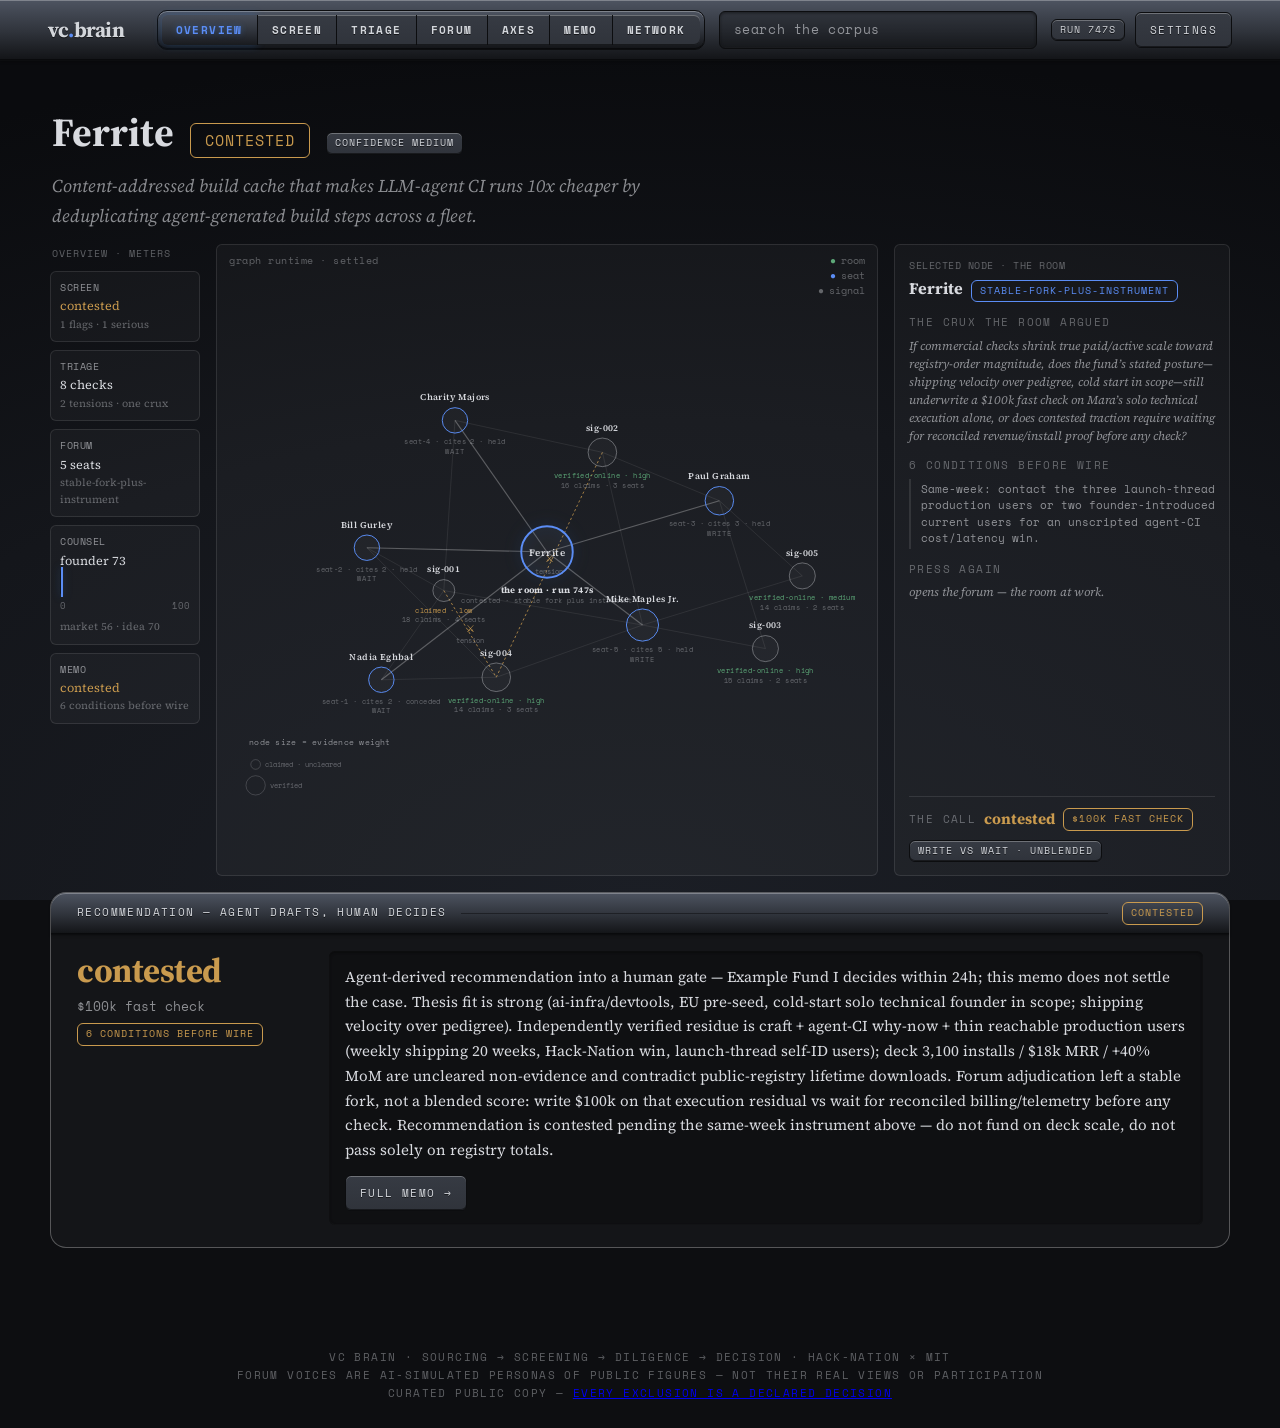
==== commit c4036df7: "Declare the curation decisions: docs/CURATION.md + README + UI ledger links Every exclusion is now a" ====
--- a/experience/index.html
+++ b/experience/index.html
@@ -97,6 +97,7 @@
 <footer class="site-footer sk-label">
   vc brain · sourcing → screening → diligence → decision · hack-nation × mit
   <br>forum voices are AI-simulated personas of public figures — not their real views or participation
+  <br>curated public copy — <a href="https://github.com/4r22/Deep_Thought/blob/main/docs/CURATION.md">every exclusion is a declared decision</a>
 </footer>
 
 <script type="module" src="app.js?v=2026-07-21-14"></script>
